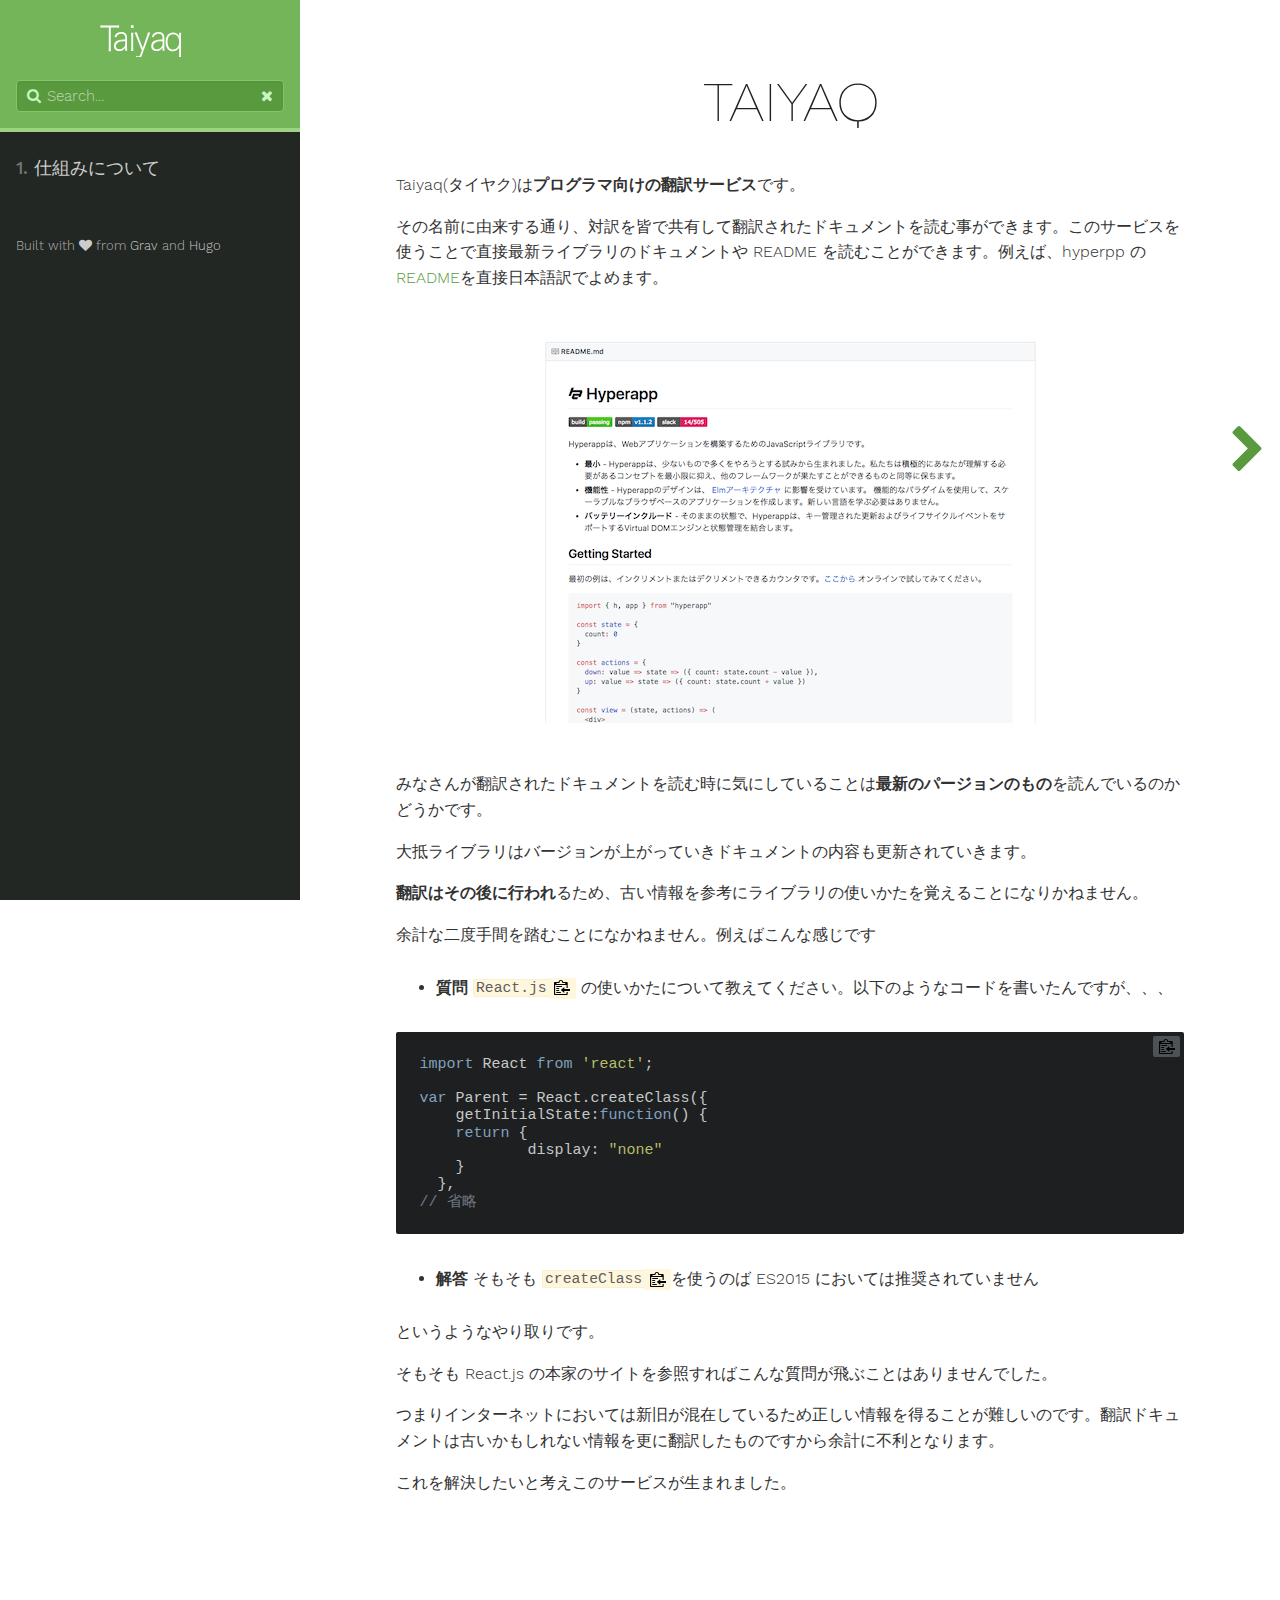
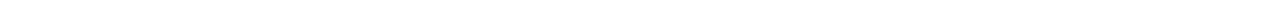
==== index.html @ 059cf65b "rebuilding site 2018年 2月15日 木曜日 17時40分44秒 JST" ====
<!DOCTYPE html>
<html lang="en" class="js csstransforms3d">
  <head>
    <meta charset="utf-8">
    <meta name="viewport" content="width=device-width, initial-scale=1, maximum-scale=1, user-scalable=no">
    <meta name="generator" content="Hugo 0.36" />
    <meta name="description" content="">


    <link rel="shortcut icon" href="/images/favicon.png" type="image/x-icon" />
<link rel="icon" href="/images/favicon.png" type="image/x-icon" />

    <title>Taiyaqとは :: Taiyaq</title>
    
    
    <link href="/css/nucleus.css?1518684044" rel="stylesheet">
    <link href="/css/font-awesome.min.css?1518684044" rel="stylesheet">
    <link href="/css/hybrid.css?1518684044" rel="stylesheet">
    <link href="/css/featherlight.min.css?1518684044" rel="stylesheet">
    <link href="/css/perfect-scrollbar.min.css?1518684044" rel="stylesheet">
    <link href="/css/auto-complete.css?1518684044" rel="stylesheet">
    <link href="/css/theme.css?1518684044" rel="stylesheet">
    <link href="/css/hugo-theme.css?1518684044" rel="stylesheet">
    
      <link href="/css/theme-green.css?1518684044" rel="stylesheet">
    

    <script src="/js/jquery-2.x.min.js?1518684044"></script>
    
    <style type="text/css">
      :root #header + #content > #left > #rlblock_left{ 
          display:none !important;
      }
      
    </style>
    
  </head>
  <body class="" data-url="/">
    <nav id="sidebar" class="">



  <div id="header-wrapper">
    <div id="header">
      <a id="logo" href="/">

  <svg width="100%" height="100%" viewBox="-15.5 -1.5 52 8" version="1.1" xmlns="http://www.w3.org/2000/svg" xmlns:xlink="http://www.w3.org/1999/xlink"
    xml:space="preserve" style="fill-rule:evenodd;clip-rule:evenodd;stroke-linejoin:round;stroke-miterlimit:1.41421;">
    <g>
      <path d="M2.88,0.726l0.965,0c0.304,0 0.464,0.014 0.655,0.047l0,-0.474c-0.191,0.034 -0.333,0.047 -0.655,0.047l-2.305,0c-0.309,0 -0.458,-0.013 -0.649,-0.047l0,0.474c0.191,-0.033 0.357,-0.047 0.649,-0.047l0.965,0l0,3.908c0,0.306 -0.012,0.506 -0.048,0.72l0.471,0c-0.036,-0.234 -0.048,-0.407 -0.048,-0.72l0,-3.908Z"
        style="fill:#fff;fill-rule:nonzero;" />
      <path d="M5.696,5.24l0.393,0c-0.035,-0.26 -0.047,-0.426 -0.047,-0.706l0,-1.894c0,-0.674 -0.399,-1.04 -1.138,-1.04c-0.429,0 -0.774,0.133 -1.006,0.386c-0.125,0.14 -0.197,0.267 -0.292,0.567l0.375,0.094c0.06,-0.201 0.101,-0.294 0.185,-0.394c0.167,-0.207 0.417,-0.307 0.762,-0.307c0.494,0 0.768,0.254 0.768,0.701l0,0.433c-0.679,0.02 -0.958,0.053 -1.298,0.147c-0.584,0.166 -0.893,0.546 -0.893,1.093c0,0.614 0.387,0.987 1.012,0.987c0.197,0 0.405,-0.047 0.602,-0.133c0.214,-0.094 0.333,-0.187 0.577,-0.44l0,0.506Zm0,-1.36c0,0.28 -0.035,0.407 -0.172,0.573c-0.233,0.301 -0.638,0.507 -0.977,0.507c-0.405,0 -0.667,-0.246 -0.667,-0.633c0,-0.32 0.149,-0.554 0.441,-0.7c0.268,-0.134 0.619,-0.187 1.375,-0.207l0,0.46Z"
        style="fill:#fff;fill-rule:nonzero;" />
      <path d="M6.798,0.299l0,0.541l0.5,0l0,-0.541l-0.5,0Zm0.024,1.474c0.03,0.233 0.042,0.42 0.042,0.72l0,2.094c0,0.253 -0.012,0.44 -0.042,0.72l0.452,0c-0.029,-0.26 -0.041,-0.433 -0.041,-0.72l0,-2.087c0,-0.32 0.012,-0.5 0.041,-0.727l-0.452,0Z"
        style="fill:#fff;fill-rule:nonzero;" />
      <path d="M8.905,5.18l-0.291,0.787c-0.102,0.26 -0.233,0.373 -0.435,0.373c-0.113,0 -0.185,-0.026 -0.351,-0.113l-0.126,0.42c0.209,0.047 0.34,0.067 0.465,0.067c0.381,0 0.619,-0.18 0.768,-0.58l1.322,-3.661c0.143,-0.38 0.239,-0.64 0.286,-0.773l-0.458,0c-0.03,0.18 -0.084,0.366 -0.191,0.693l-0.804,2.327l-0.899,-2.334c-0.095,-0.246 -0.167,-0.506 -0.197,-0.686l-0.494,0c0.071,0.146 0.071,0.146 0.322,0.773l1.083,2.707Z"
        style="fill:#fff;fill-rule:nonzero;" />
      <path d="M12.936,5.24l0.393,0c-0.035,-0.26 -0.047,-0.426 -0.047,-0.706l0,-1.894c0,-0.674 -0.399,-1.04 -1.138,-1.04c-0.428,0 -0.774,0.133 -1.006,0.386c-0.125,0.14 -0.197,0.267 -0.292,0.567l0.375,0.094c0.06,-0.201 0.102,-0.294 0.185,-0.394c0.167,-0.207 0.417,-0.307 0.762,-0.307c0.494,0 0.768,0.254 0.768,0.701l0,0.433c-0.678,0.02 -0.958,0.053 -1.298,0.147c-0.583,0.166 -0.893,0.546 -0.893,1.093c0,0.614 0.387,0.987 1.012,0.987c0.197,0 0.405,-0.047 0.602,-0.133c0.214,-0.094 0.333,-0.187 0.577,-0.44l0,0.506Zm0,-1.36c0,0.28 -0.035,0.407 -0.172,0.573c-0.233,0.301 -0.638,0.507 -0.977,0.507c-0.405,0 -0.667,-0.246 -0.667,-0.633c0,-0.32 0.149,-0.554 0.441,-0.7c0.268,-0.134 0.619,-0.187 1.375,-0.207l0,0.46Z"
        style="fill:#fff;fill-rule:nonzero;" />
      <path d="M16.157,5.994c0,0.28 -0.011,0.48 -0.041,0.72l0.44,0c-0.029,-0.247 -0.041,-0.447 -0.041,-0.714l0,-3.514c0,-0.306 0.012,-0.486 0.041,-0.733l-0.393,0l0,0.387c0,0.113 0.006,0.206 0.018,0.333c-0.238,-0.513 -0.655,-0.78 -1.215,-0.78c-0.881,0 -1.435,0.713 -1.435,1.834c0,1.127 0.554,1.827 1.435,1.827c0.542,0 0.965,-0.274 1.215,-0.774c-0.018,0.194 -0.024,0.334 -0.024,0.547l0,0.867Zm-2.245,-2.467c0,-0.927 0.405,-1.474 1.09,-1.474c0.709,0 1.155,0.56 1.155,1.454c0,0.906 -0.458,1.493 -1.173,1.493c-0.667,0 -1.072,-0.553 -1.072,-1.473Z"
        style="fill:#fff;fill-rule:nonzero;" />
    </g>
  </svg>
</a>
    </div>
    
        <div class="searchbox">
    <label for="search-by"><i class="fa fa-search"></i></label>
    <input data-search-input id="search-by" type="text" placeholder="Search...">
    <span data-search-clear=""><i class="fa fa-close"></i></span>
</div>

<script type="text/javascript" src="/js/lunr.min.js?1518684044"></script>
<script type="text/javascript" src="/js/auto-complete.js?1518684044"></script>
<script type="text/javascript">
    
        var baseurl = '\/';
    
</script>
<script type="text/javascript" src="/js/search.js?1518684044"></script>

    
  </div>

    <div class="highlightable">
    <ul class="topics">

        
          
          


 
  
    
    <li data-nav-id="/concept/" title="仕組みについて" class="dd-item 
        
        
        
        ">
      <a href="/concept/">
          <b>1. </b>仕組みについて
          
      </a>
      
              
    </li>
  
 

          
         
    </ul>

    
    

    
    <section id="footer">
      <p>Built with <a href="https://github.com/matcornic/hugo-theme-learn"><i class="fa fa-heart"></i></a> from <a href="http://getgrav.org">Grav</a> and <a href="http://gohugo.io/">Hugo</a></p>

    </section>
  </div>
</nav>





        <section id="body">
        <div id="overlay"></div>
        <div class="padding highlightable">
              

        
        <div id="body-inner">
          

        

<span id="sidebar-toggle-span">
<a href="#" id="sidebar-toggle" data-sidebar-toggle=""><i class="fa fa-bars"></i> navigation</a>
</span>

 


<h1 id="taiyaq">Taiyaq</h1>

<p>Taiyaq(タイヤク)は<strong>プログラマ向けの翻訳サービス</strong>です。</p>

<p>その名前に由来する通り、対訳を皆で共有して翻訳されたドキュメントを読む事ができます。このサービスを使うことで直接最新ライブラリのドキュメントや README を読むことができます。例えば、hyperpp の<a href="https://taiyaq.com/contents/PGg8jzP12zX8JtE7LALAdzvOAJ">README</a>を直接日本語訳でよめます。</p>

<p><img src="images/hyperapp_readme.png" alt="hyper_app_readme" /></p>

<p>みなさんが翻訳されたドキュメントを読む時に気にしていることは<strong>最新のパージョンのもの</strong>を読んでいるのかどうかです。</p>

<p>大抵ライブラリはバージョンが上がっていきドキュメントの内容も更新されていきます。</p>

<p><strong>翻訳はその後に行われ</strong>るため、古い情報を参考にライブラリの使いかたを覚えることになりかねません。</p>

<p>余計な二度手間を踏むことになかねません。例えばこんな感じです</p>

<ul>
<li><strong>質問</strong> <code>React.js</code> の使いかたについて教えてください。以下のようなコードを書いたんですが、、、</li>
</ul>

<pre><code class="language-js">import React from 'react';

var Parent = React.createClass({
    getInitialState:function() {
    return {
            display: &quot;none&quot;
    }
  },
// 省略
</code></pre>

<ul>
<li><strong>解答</strong> そもそも <code>createClass</code>を使うのば ES2015 においては推奨されていません</li>
</ul>

<p>というようなやり取りです。</p>

<p>そもそも React.js の本家のサイトを参照すればこんな質問が飛ぶことはありませんでした。</p>

<p>つまりインターネットにおいては新旧が混在しているため正しい情報を得ることが難しいのです。翻訳ドキュメントは古いかもしれない情報を更に翻訳したものですから余計に不利となります。</p>

<p>これを解決したいと考えこのサービスが生まれました。</p>
	
  
        
        </div> 
        

      </div>

    <div id="navigation">
        
        
        
        
            
            
                
                    
                    
                
                

                    
                    
                        
                    
                    

                    
                        
            
            
                
                    
                        
                        
                    
                
                

                    
                    
                    

                    
            
        
                    
            
        
        
        


        
        
            <a class="nav nav-next" href="/concept/" title="仕組みについて" style="margin-right: 0px;"><i class="fa fa-chevron-right"></i></a>
        
    </div>

    </section>
    
    <div style="left: -1000px; overflow: scroll; position: absolute; top: -1000px; border: none; box-sizing: content-box; height: 200px; margin: 0px; padding: 0px; width: 200px;">
      <div style="border: none; box-sizing: content-box; height: 200px; margin: 0px; padding: 0px; width: 200px;"></div>
    </div>
    <script src="/js/clipboard.min.js?1518684044"></script>
    <script src="/js/perfect-scrollbar.min.js?1518684044"></script>
    <script src="/js/perfect-scrollbar.jquery.min.js?1518684044"></script>
    <script src="/js/jquery.sticky.js?1518684044"></script>
    <script src="/js/featherlight.min.js?1518684044"></script>
    <script src="/js/html5shiv-printshiv.min.js?1518684044"></script>
    <script src="/js/highlight.pack.js?1518684044"></script>
    <script>hljs.initHighlightingOnLoad();</script>
    <script src="/js/modernizr.custom.71422.js?1518684044"></script>
    <script src="/js/learn.js?1518684044"></script>
    <script src="/js/hugo-learn.js?1518684044"></script>

    <link href="/mermaid/mermaid.css?1518684044" type="text/css" rel="stylesheet" />
    <script src="/mermaid/mermaid.js?1518684044"></script>
    <script>
        mermaid.initialize({ startOnLoad: true });
    </script>
    

  </body>
</html>
---- css/nucleus.css ----
*, *::before, *::after {
  -webkit-box-sizing: border-box;
  -moz-box-sizing: border-box;
  box-sizing: border-box; }

@-webkit-viewport {
  width: device-width; }
@-moz-viewport {
  width: device-width; }
@-ms-viewport {
  width: device-width; }
@-o-viewport {
  width: device-width; }
@viewport {
  width: device-width; }
html {
  font-size: 100%;
  -ms-text-size-adjust: 100%;
  -webkit-text-size-adjust: 100%; }

body {
  margin: 0; }

article,
aside,
details,
figcaption,
figure,
footer,
header,
hgroup,
main,
nav,
section,
summary {
  display: block; }

audio,
canvas,
progress,
video {
  display: inline-block;
  vertical-align: baseline; }

audio:not([controls]) {
  display: none;
  height: 0; }

[hidden],
template {
  display: none; }

a {
  background: transparent;
  text-decoration: none; }

a:active,
a:hover {
  outline: 0; }

abbr[title] {
  border-bottom: 1px dotted; }

b,
strong {
  font-weight: bold; }

dfn {
  font-style: italic; }

mark {
  background: #FFFF27;
  color: #333; }

sub,
sup {
  font-size: 0.8rem;
  line-height: 0;
  position: relative;
  vertical-align: baseline; }

sup {
  top: -0.5em; }

sub {
  bottom: -0.25em; }

img {
  border: 0;
  max-width: 100%; }

svg:not(:root) {
  overflow: hidden; }

figure {
  margin: 1em 40px; }

hr {
  height: 0; }

pre {
  overflow: auto; }

button,
input,
optgroup,
select,
textarea {
  color: inherit;
  font: inherit;
  margin: 0; }

button {
  overflow: visible; }

button,
select {
  text-transform: none; }

button,
html input[type="button"],
input[type="reset"],
input[type="submit"] {
  -webkit-appearance: button;
  cursor: pointer; }

button[disabled],
html input[disabled] {
  cursor: default; }

button::-moz-focus-inner,
input::-moz-focus-inner {
  border: 0;
  padding: 0; }

input {
  line-height: normal; }

input[type="checkbox"],
input[type="radio"] {
  padding: 0; }

input[type="number"]::-webkit-inner-spin-button,
input[type="number"]::-webkit-outer-spin-button {
  height: auto; }

input[type="search"] {
  -webkit-appearance: textfield; }

input[type="search"]::-webkit-search-cancel-button,
input[type="search"]::-webkit-search-decoration {
  -webkit-appearance: none; }

legend {
  border: 0;
  padding: 0; }

textarea {
  overflow: auto; }

optgroup {
  font-weight: bold; }

table {
  border-collapse: collapse;
  border-spacing: 0;
  table-layout: fixed;
  width: 100%; }

tr, td, th {
  vertical-align: middle; }

th, td {
  padding: 0.425rem 0; }

th {
  text-align: left; }

.container {
  width: 75em;
  margin: 0 auto;
  padding: 0; }
  @media only all and (min-width: 60em) and (max-width: 74.938em) {
    .container {
      width: 60em; } }
  @media only all and (min-width: 48em) and (max-width: 59.938em) {
    .container {
      width: 48em; } }
  @media only all and (min-width: 30.063em) and (max-width: 47.938em) {
    .container {
      width: 30em; } }
  @media only all and (max-width: 30em) {
    .container {
      width: 100%; } }

.grid {
  display: -webkit-box;
  display: -moz-box;
  display: box;
  display: -webkit-flex;
  display: -moz-flex;
  display: -ms-flexbox;
  display: flex;
  -webkit-flex-flow: row;
  -moz-flex-flow: row;
  flex-flow: row;
  list-style: none;
  margin: 0;
  padding: 0; }
  @media only all and (max-width: 47.938em) {
    .grid {
      -webkit-flex-flow: row wrap;
      -moz-flex-flow: row wrap;
      flex-flow: row wrap; } }

.block {
  -webkit-box-flex: 1;
  -moz-box-flex: 1;
  box-flex: 1;
  -webkit-flex: 1;
  -moz-flex: 1;
  -ms-flex: 1;
  flex: 1;
  min-width: 0;
  min-height: 0; }
  @media only all and (max-width: 47.938em) {
    .block {
      -webkit-box-flex: 0;
      -moz-box-flex: 0;
      box-flex: 0;
      -webkit-flex: 0 100%;
      -moz-flex: 0 100%;
      -ms-flex: 0 100%;
      flex: 0 100%; } }

.content {
  margin: 0.625rem;
  padding: 0.938rem; }

@media only all and (max-width: 47.938em) {
  body [class*="size-"] {
    -webkit-box-flex: 0;
    -moz-box-flex: 0;
    box-flex: 0;
    -webkit-flex: 0 100%;
    -moz-flex: 0 100%;
    -ms-flex: 0 100%;
    flex: 0 100%; } }

.size-1-2 {
  -webkit-box-flex: 0;
  -moz-box-flex: 0;
  box-flex: 0;
  -webkit-flex: 0 50%;
  -moz-flex: 0 50%;
  -ms-flex: 0 50%;
  flex: 0 50%; }

.size-1-3 {
  -webkit-box-flex: 0;
  -moz-box-flex: 0;
  box-flex: 0;
  -webkit-flex: 0 33.33333%;
  -moz-flex: 0 33.33333%;
  -ms-flex: 0 33.33333%;
  flex: 0 33.33333%; }

.size-1-4 {
  -webkit-box-flex: 0;
  -moz-box-flex: 0;
  box-flex: 0;
  -webkit-flex: 0 25%;
  -moz-flex: 0 25%;
  -ms-flex: 0 25%;
  flex: 0 25%; }

.size-1-5 {
  -webkit-box-flex: 0;
  -moz-box-flex: 0;
  box-flex: 0;
  -webkit-flex: 0 20%;
  -moz-flex: 0 20%;
  -ms-flex: 0 20%;
  flex: 0 20%; }

.size-1-6 {
  -webkit-box-flex: 0;
  -moz-box-flex: 0;
  box-flex: 0;
  -webkit-flex: 0 16.66667%;
  -moz-flex: 0 16.66667%;
  -ms-flex: 0 16.66667%;
  flex: 0 16.66667%; }

.size-1-7 {
  -webkit-box-flex: 0;
  -moz-box-flex: 0;
  box-flex: 0;
  -webkit-flex: 0 14.28571%;
  -moz-flex: 0 14.28571%;
  -ms-flex: 0 14.28571%;
  flex: 0 14.28571%; }

.size-1-8 {
  -webkit-box-flex: 0;
  -moz-box-flex: 0;
  box-flex: 0;
  -webkit-flex: 0 12.5%;
  -moz-flex: 0 12.5%;
  -ms-flex: 0 12.5%;
  flex: 0 12.5%; }

.size-1-9 {
  -webkit-box-flex: 0;
  -moz-box-flex: 0;
  box-flex: 0;
  -webkit-flex: 0 11.11111%;
  -moz-flex: 0 11.11111%;
  -ms-flex: 0 11.11111%;
  flex: 0 11.11111%; }

.size-1-10 {
  -webkit-box-flex: 0;
  -moz-box-flex: 0;
  box-flex: 0;
  -webkit-flex: 0 10%;
  -moz-flex: 0 10%;
  -ms-flex: 0 10%;
  flex: 0 10%; }

.size-1-11 {
  -webkit-box-flex: 0;
  -moz-box-flex: 0;
  box-flex: 0;
  -webkit-flex: 0 9.09091%;
  -moz-flex: 0 9.09091%;
  -ms-flex: 0 9.09091%;
  flex: 0 9.09091%; }

.size-1-12 {
  -webkit-box-flex: 0;
  -moz-box-flex: 0;
  box-flex: 0;
  -webkit-flex: 0 8.33333%;
  -moz-flex: 0 8.33333%;
  -ms-flex: 0 8.33333%;
  flex: 0 8.33333%; }

@media only all and (min-width: 48em) and (max-width: 59.938em) {
  .size-tablet-1-2 {
    -webkit-box-flex: 0;
    -moz-box-flex: 0;
    box-flex: 0;
    -webkit-flex: 0 50%;
    -moz-flex: 0 50%;
    -ms-flex: 0 50%;
    flex: 0 50%; }

  .size-tablet-1-3 {
    -webkit-box-flex: 0;
    -moz-box-flex: 0;
    box-flex: 0;
    -webkit-flex: 0 33.33333%;
    -moz-flex: 0 33.33333%;
    -ms-flex: 0 33.33333%;
    flex: 0 33.33333%; }

  .size-tablet-1-4 {
    -webkit-box-flex: 0;
    -moz-box-flex: 0;
    box-flex: 0;
    -webkit-flex: 0 25%;
    -moz-flex: 0 25%;
    -ms-flex: 0 25%;
    flex: 0 25%; }

  .size-tablet-1-5 {
    -webkit-box-flex: 0;
    -moz-box-flex: 0;
    box-flex: 0;
    -webkit-flex: 0 20%;
    -moz-flex: 0 20%;
    -ms-flex: 0 20%;
    flex: 0 20%; }

  .size-tablet-1-6 {
    -webkit-box-flex: 0;
    -moz-box-flex: 0;
    box-flex: 0;
    -webkit-flex: 0 16.66667%;
    -moz-flex: 0 16.66667%;
    -ms-flex: 0 16.66667%;
    flex: 0 16.66667%; }

  .size-tablet-1-7 {
    -webkit-box-flex: 0;
    -moz-box-flex: 0;
    box-flex: 0;
    -webkit-flex: 0 14.28571%;
    -moz-flex: 0 14.28571%;
    -ms-flex: 0 14.28571%;
    flex: 0 14.28571%; }

  .size-tablet-1-8 {
    -webkit-box-flex: 0;
    -moz-box-flex: 0;
    box-flex: 0;
    -webkit-flex: 0 12.5%;
    -moz-flex: 0 12.5%;
    -ms-flex: 0 12.5%;
    flex: 0 12.5%; }

  .size-tablet-1-9 {
    -webkit-box-flex: 0;
    -moz-box-flex: 0;
    box-flex: 0;
    -webkit-flex: 0 11.11111%;
    -moz-flex: 0 11.11111%;
    -ms-flex: 0 11.11111%;
    flex: 0 11.11111%; }

  .size-tablet-1-10 {
    -webkit-box-flex: 0;
    -moz-box-flex: 0;
    box-flex: 0;
    -webkit-flex: 0 10%;
    -moz-flex: 0 10%;
    -ms-flex: 0 10%;
    flex: 0 10%; }

  .size-tablet-1-11 {
    -webkit-box-flex: 0;
    -moz-box-flex: 0;
    box-flex: 0;
    -webkit-flex: 0 9.09091%;
    -moz-flex: 0 9.09091%;
    -ms-flex: 0 9.09091%;
    flex: 0 9.09091%; }

  .size-tablet-1-12 {
    -webkit-box-flex: 0;
    -moz-box-flex: 0;
    box-flex: 0;
    -webkit-flex: 0 8.33333%;
    -moz-flex: 0 8.33333%;
    -ms-flex: 0 8.33333%;
    flex: 0 8.33333%; } }
@media only all and (max-width: 47.938em) {
  @supports not (flex-wrap: wrap) {
    .grid {
      display: block;
      -webkit-box-lines: inherit;
      -moz-box-lines: inherit;
      box-lines: inherit;
      -webkit-flex-wrap: inherit;
      -moz-flex-wrap: inherit;
      -ms-flex-wrap: inherit;
      flex-wrap: inherit; }

    .block {
      display: block;
      -webkit-box-flex: inherit;
      -moz-box-flex: inherit;
      box-flex: inherit;
      -webkit-flex: inherit;
      -moz-flex: inherit;
      -ms-flex: inherit;
      flex: inherit; } } }
.first-block {
  -webkit-box-ordinal-group: 0;
  -webkit-order: -1;
  -ms-flex-order: -1;
  order: -1; }

.last-block {
  -webkit-box-ordinal-group: 2;
  -webkit-order: 1;
  -ms-flex-order: 1;
  order: 1; }

.fixed-blocks {
  -webkit-flex-flow: row wrap;
  -moz-flex-flow: row wrap;
  flex-flow: row wrap; }
  .fixed-blocks .block {
    -webkit-box-flex: inherit;
    -moz-box-flex: inherit;
    box-flex: inherit;
    -webkit-flex: inherit;
    -moz-flex: inherit;
    -ms-flex: inherit;
    flex: inherit;
    width: 25%; }
    @media only all and (min-width: 60em) and (max-width: 74.938em) {
      .fixed-blocks .block {
        width: 33.33333%; } }
    @media only all and (min-width: 48em) and (max-width: 59.938em) {
      .fixed-blocks .block {
        width: 50%; } }
    @media only all and (max-width: 47.938em) {
      .fixed-blocks .block {
        width: 100%; } }

body {
  font-size: 1.05rem;
  line-height: 1.7; }

h1, h2, h3, h4, h5, h6 {
  margin: 0.85rem 0 1.7rem 0;
  text-rendering: optimizeLegibility; }

h1 {
  font-size: 3.25rem; }

h2 {
  font-size: 2.55rem; }

h3 {
  font-size: 2.15rem; }

h4 {
  font-size: 1.8rem; }

h5 {
  font-size: 1.4rem; }

h6 {
  font-size: 0.9rem; }

p {
  margin: 1.7rem 0; }

ul, ol {
  margin-top: 1.7rem;
  margin-bottom: 1.7rem; }
  ul ul, ul ol, ol ul, ol ol {
    margin-top: 0;
    margin-bottom: 0; }

blockquote {
  margin: 1.7rem 0;
  padding-left: 0.85rem; }

cite {
  display: block;
  font-size: 0.925rem; }
  cite:before {
    content: "\2014 \0020"; }

pre {
  margin: 1.7rem 0;
  padding: 0.938rem; }

code {
  vertical-align: bottom; }

small {
  font-size: 0.925rem; }

hr {
  border-left: none;
  border-right: none;
  border-top: none;
  margin: 1.7rem 0; }

fieldset {
  border: 0;
  padding: 0.938rem;
  margin: 0 0 1.7rem 0; }

input,
label,
select {
  display: block; }

label {
  margin-bottom: 0.425rem; }
  label.required:after {
    content: "*"; }
  label abbr {
    display: none; }

textarea, input[type="email"], input[type="number"], input[type="password"], input[type="search"], input[type="tel"], input[type="text"], input[type="url"], input[type="color"], input[type="date"], input[type="datetime"], input[type="datetime-local"], input[type="month"], input[type="time"], input[type="week"], select[multiple=multiple] {
  -webkit-transition: border-color;
  -moz-transition: border-color;
  transition: border-color;
  border-radius: 0.1875rem;
  margin-bottom: 0.85rem;
  padding: 0.425rem 0.425rem;
  width: 100%; }
  textarea:focus, input[type="email"]:focus, input[type="number"]:focus, input[type="password"]:focus, input[type="search"]:focus, input[type="tel"]:focus, input[type="text"]:focus, input[type="url"]:focus, input[type="color"]:focus, input[type="date"]:focus, input[type="datetime"]:focus, input[type="datetime-local"]:focus, input[type="month"]:focus, input[type="time"]:focus, input[type="week"]:focus, select[multiple=multiple]:focus {
    outline: none; }

textarea {
  resize: vertical; }

input[type="checkbox"], input[type="radio"] {
  display: inline;
  margin-right: 0.425rem; }

input[type="file"] {
  width: 100%; }

select {
  width: auto;
  max-width: 100%;
  margin-bottom: 1.7rem; }

button,
input[type="submit"] {
  cursor: pointer;
  user-select: none;
  vertical-align: middle;
  white-space: nowrap;
  border: inherit; }

/*# sourceMappingURL=nucleus.css.map */
---- css/hybrid.css ----
/*

vim-hybrid theme by w0ng (https://github.com/w0ng/vim-hybrid)

*/

/*background color*/
.hljs {
  display: block;
  overflow-x: auto;
  padding: 0.5em;
  background: #1d1f21;
}

/*selection color*/
.hljs::selection,
.hljs span::selection {
  background: #373b41;
}

.hljs::-moz-selection,
.hljs span::-moz-selection {
  background: #373b41;
}

/*foreground color*/
.hljs {
  color: #c5c8c6;
}

/*color: fg_yellow*/
.hljs-title,
.hljs-name {
  color: #f0c674;
}

/*color: fg_comment*/
.hljs-comment,
.hljs-meta,
.hljs-meta .hljs-keyword {
  color: #707880;
}

/*color: fg_red*/
.hljs-number,
.hljs-symbol,
.hljs-literal,
.hljs-deletion,
.hljs-link {
 color: #cc6666
}

/*color: fg_green*/
.hljs-string,
.hljs-doctag,
.hljs-addition,
.hljs-regexp,
.hljs-selector-attr,
.hljs-selector-pseudo {
  color: #b5bd68;
}

/*color: fg_purple*/
.hljs-attribute,
.hljs-code,
.hljs-selector-id {
 color: #b294bb;
}

/*color: fg_blue*/
.hljs-keyword,
.hljs-selector-tag,
.hljs-bullet,
.hljs-tag {
 color: #81a2be;
}

/*color: fg_aqua*/
.hljs-subst,
.hljs-variable,
.hljs-template-tag,
.hljs-template-variable {
  color: #8abeb7;
}

/*color: fg_orange*/
.hljs-type,
.hljs-built_in,
.hljs-builtin-name,
.hljs-quote,
.hljs-section,
.hljs-selector-class {
  color: #de935f;
}

.hljs-emphasis {
  font-style: italic;
}

.hljs-strong {
  font-weight: bold;
}
---- css/featherlight.min.css ----
/**
 * Featherlight - ultra slim jQuery lightbox
 * Version 1.2.3 - http://noelboss.github.io/featherlight/
 *
 * Copyright 2015, Noël Raoul Bossart (http://www.noelboss.com)
 * MIT Licensed.
**/
@media all{.featherlight{display:none;position:fixed;top:0;right:0;bottom:0;left:0;z-index:2147483647;text-align:center;white-space:nowrap;cursor:pointer;background:#333;background:rgba(0,0,0,0)}.featherlight:last-of-type{background:rgba(0,0,0,.8)}.featherlight:before{content:'';display:inline-block;height:100%;vertical-align:middle;margin-right:-.25em}.featherlight .featherlight-content{position:relative;text-align:left;vertical-align:middle;display:inline-block;overflow:auto;padding:25px 25px 0;border-bottom:25px solid transparent;min-width:30%;margin-left:5%;margin-right:5%;max-height:95%;background:#fff;cursor:auto;white-space:normal}.featherlight .featherlight-inner{display:block}.featherlight .featherlight-close-icon{position:absolute;z-index:9999;top:0;right:0;line-height:25px;width:25px;cursor:pointer;text-align:center;font:Arial,sans-serif;background:#fff;background:rgba(255,255,255,.3);color:#000}.featherlight .featherlight-image{width:100%}.featherlight-iframe .featherlight-content{border-bottom:0;padding:0}.featherlight iframe{border:0}}@media only screen and (max-width:1024px){.featherlight .featherlight-content{margin-left:10px;margin-right:10px;max-height:98%;padding:10px 10px 0;border-bottom:10px solid transparent}}
---- css/auto-complete.css ----
.autocomplete-suggestions {
    text-align: left;
    cursor: default;
    border: 1px solid #ccc;
    border-top: 0;
    background: #fff;
    box-shadow: -1px 1px 3px rgba(0,0,0,.1);

    /* core styles should not be changed */
    position: absolute;
    display: none;
    z-index: 9999;
    max-height: 254px;
    overflow: hidden;
    overflow-y: auto;
    box-sizing: border-box;
    
}
.autocomplete-suggestion {
    position: relative;
    cursor: pointer;
    padding: 7px;
    line-height: 23px;
    white-space: nowrap;
    overflow: hidden;
    text-overflow: ellipsis;
    color: #333;
}

.autocomplete-suggestion b {
    font-weight: normal;
    color: #1f8dd6;
}

.autocomplete-suggestion.selected {
    background: #333;
    color: #fff;
}

.autocomplete-suggestion:hover {
    background: #444;
    color: #fff;
}

.autocomplete-suggestion > .context {
    font-size: 12px;
}
---- css/theme.css ----
@charset "UTF-8";
#top-github-link, #body #breadcrumbs {
    position: relative;
    top: 50%;
    -webkit-transform: translateY(-50%);
    -moz-transform: translateY(-50%);
    -o-transform: translateY(-50%);
    -ms-transform: translateY(-50%);
    transform: translateY(-50%);
}
.button, .button-secondary {
    display: inline-block;
    padding: 7px 12px;
}
.button:active, .button-secondary:active {
    margin: 2px 0 -2px 0;
}
@font-face {
    font-family: 'Novacento Sans Wide';
    src: url("../fonts/Novecentosanswide-UltraLight-webfont.eot");
    src: url("../fonts/Novecentosanswide-UltraLight-webfont.eot?#iefix") format("embedded-opentype"), url("../fonts/Novecentosanswide-UltraLight-webfont.woff2") format("woff2"), url("../fonts/Novecentosanswide-UltraLight-webfont.woff") format("woff"), url("../fonts/Novecentosanswide-UltraLight-webfont.ttf") format("truetype"), url("../fonts/Novecentosanswide-UltraLight-webfont.svg#novecento_sans_wideultralight") format("svg");
    font-style: normal;
    font-weight: 200;
}
@font-face {
    font-family: 'Work Sans';
    font-style: normal;
    font-weight: 300;
    src: url("../fonts/Work_Sans_300.eot?#iefix") format("embedded-opentype"), url("../fonts/Work_Sans_300.woff") format("woff"), url("../fonts/Work_Sans_300.woff2") format("woff2"), url("../fonts/Work_Sans_300.svg#WorkSans") format("svg"), url("../fonts/Work_Sans_300.ttf") format("truetype");
}
@font-face {
    font-family: 'Work Sans';
    font-style: normal;
    font-weight: 500;
    src: url("../fonts/Work_Sans_500.eot?#iefix") format("embedded-opentype"), url("../fonts/Work_Sans_500.woff") format("woff"), url("../fonts/Work_Sans_500.woff2") format("woff2"), url("../fonts/Work_Sans_500.svg#WorkSans") format("svg"), url("../fonts/Work_Sans_500.ttf") format("truetype");
}
body {
    background: #fff;
    color: #777;
}
body #chapter h1 {
    font-size: 3.5rem;
}
@media only all and (min-width: 48em) and (max-width: 59.938em) {
    body #chapter h1 {
        font-size: 3rem;
    }
}
@media only all and (max-width: 47.938em) {
    body #chapter h1 {
        font-size: 2rem;
    }
}
a {
    color: #00bdf3;
}
a:hover {
    color: #0082a7;
}
pre {
    position: relative;
    color: #ffffff;
}
.bg {
    background: #fff;
    border: 1px solid #eaeaea;
}
b, strong, label, th {
    font-weight: 600;
}
.default-animation, #header #logo-svg, #header #logo-svg path, #sidebar, #sidebar ul, #body, #body .padding, #body .nav {
    -webkit-transition: all 0.5s ease;
    -moz-transition: all 0.5s ease;
    transition: all 0.5s ease;
}
#grav-logo {
    max-width: 60%;
}
#grav-logo path {
    fill: #fff !important;
}
#sidebar {
    font-weight: 300 !important;
}
fieldset {
    border: 1px solid #ddd;
}
textarea, input[type="email"], input[type="number"], input[type="password"], input[type="search"], input[type="tel"], input[type="text"], input[type="url"], input[type="color"], input[type="date"], input[type="datetime"], input[type="datetime-local"], input[type="month"], input[type="time"], input[type="week"], select[multiple=multiple] {
    background-color: white;
    border: 1px solid #ddd;
    box-shadow: inset 0 1px 3px rgba(0, 0, 0, 0.06);
}
textarea:hover, input[type="email"]:hover, input[type="number"]:hover, input[type="password"]:hover, input[type="search"]:hover, input[type="tel"]:hover, input[type="text"]:hover, input[type="url"]:hover, input[type="color"]:hover, input[type="date"]:hover, input[type="datetime"]:hover, input[type="datetime-local"]:hover, input[type="month"]:hover, input[type="time"]:hover, input[type="week"]:hover, select[multiple=multiple]:hover {
    border-color: #c4c4c4;
}
textarea:focus, input[type="email"]:focus, input[type="number"]:focus, input[type="password"]:focus, input[type="search"]:focus, input[type="tel"]:focus, input[type="text"]:focus, input[type="url"]:focus, input[type="color"]:focus, input[type="date"]:focus, input[type="datetime"]:focus, input[type="datetime-local"]:focus, input[type="month"]:focus, input[type="time"]:focus, input[type="week"]:focus, select[multiple=multiple]:focus {
    border-color: #00bdf3;
    box-shadow: inset 0 1px 3px rgba(0,0,0,.06),0 0 5px rgba(0,169,218,.7)
}
#header-wrapper {
    background: #8451a1;
    color: #fff;
    text-align: center;
    border-bottom: 4px solid #9c6fb6;
    padding: 1rem;
}
#header a {
    display: inline-block;
}
#header #logo-svg {
    width: 8rem;
    height: 2rem;
}
#header #logo-svg path {
    fill: #fff;
}
.searchbox {
    margin-top: 1rem;
    position: relative;
    border: 1px solid #915eae;
    background: #764890;
    border-radius: 4px;
}
.searchbox label {
    color: rgba(255, 255, 255, 0.8);
    position: absolute;
    left: 10px;
    top: 3px;
}
.searchbox span {
    color: rgba(255, 255, 255, 0.6);
    position: absolute;
    right: 10px;
    top: 3px;
    cursor: pointer;
}
.searchbox span:hover {
    color: rgba(255, 255, 255, 0.9);
}
.searchbox input {
    display: inline-block;
    color: #fff;
    width: 100%;
    height: 30px;
    background: transparent;
    border: 0;
    padding: 0 25px 0 30px;
    margin: 0;
    font-weight: 300;
}
.searchbox input::-webkit-input-placeholder {
    color: rgba(255, 255, 255, 0.6);
}
.searchbox input::-moz-placeholder {
    color: rgba(255, 255, 255, 0.6);
}
.searchbox input:-moz-placeholder {
    color: rgba(255, 255, 255, 0.6);
}
.searchbox input:-ms-input-placeholder {
    color: rgba(255, 255, 255, 0.6);
}
#sidebar-toggle-span {
    display: none;
}
@media only all and (max-width: 47.938em) {
    #sidebar-toggle-span {
        display: inline;
    }
}
#sidebar {
    background-color: #322A38;
    position: fixed;
    top: 0;
    width: 300px;
    bottom: 0;
    left: 0;
    font-weight: 400;
    font-size: 15px;
}
#sidebar a {
    color: #ccc;
}
#sidebar a:hover {
    color: #e6e6e6;
}
#sidebar a.subtitle {
    color: rgba(204, 204, 204, 0.6);
}
#sidebar hr {
    border-bottom: 1px solid #2a232f;
}
#sidebar a.padding {
    padding: 0 1rem;
}
#sidebar h5 {
    margin: 2rem 0 0;
    position: relative;
    line-height: 2;
}
#sidebar h5 a {
    display: block;
    margin-left: 0;
    margin-right: 0;
    padding-left: 1rem;
    padding-right: 1rem;
}
#sidebar h5 i {
    color: rgba(204, 204, 204, 0.6);
    position: absolute;
    right: 0.6rem;
    top: 0.7rem;
    font-size: 80%;
}
#sidebar h5.parent a {
    background: #201b24;
    color: #d9d9d9 !important;
}
#sidebar h5.active a {
    background: #fff;
    color: #777 !important;
}
#sidebar h5.active i {
    color: #777 !important;
}
#sidebar h5 + ul.topics {
    display: none;
    margin-top: 0;
}
#sidebar h5.parent + ul.topics, #sidebar h5.active + ul.topics {
    display: block;
}
#sidebar ul {
    list-style: none;
    padding: 0;
    margin: 0;
}
#sidebar ul.searched a {
    color: #999999;
}
#sidebar ul.searched .search-match a {
    color: #e6e6e6;
}
#sidebar ul.searched .search-match a:hover {
    color: white;
}
#sidebar ul.topics {
    margin: 0 1rem;
}
#sidebar ul.topics.searched ul {
    display: block;
}
#sidebar ul.topics ul {
    display: none;
    padding-bottom: 1rem;
}
#sidebar ul.topics ul ul {
    padding-bottom: 0;
}
#sidebar ul.topics li.parent ul, #sidebar ul.topics > li.active ul {
    display: block;
}
#sidebar ul.topics > li > a {
    line-height: 2rem;
    font-size: 1.1rem;
}
#sidebar ul.topics > li > a b {
    opacity: 0.5;
    font-weight: normal;
}
#sidebar ul.topics > li > a .fa {
    margin-top: 9px;
}
#sidebar ul.topics > li.parent, #sidebar ul.topics > li.active {
    background: #251f29;
    margin-left: -1rem;
    margin-right: -1rem;
    padding-left: 1rem;
    padding-right: 1rem;
}
#sidebar ul li.active > a {
    background: #fff;
    color: #777 !important;
    margin-left: -1rem;
    margin-right: -1rem;
    padding-left: 1rem;
    padding-right: 1rem;
}
#sidebar ul li {
    padding: 0;
}
#sidebar ul li.visited + span {
    margin-right: 16px;
}
#sidebar ul li a {
    display: block;
    padding: 2px 0;
}
#sidebar ul li a span {
    text-overflow: ellipsis;
    overflow: hidden;
    white-space: nowrap;
    display: block;
}
#sidebar ul li > a {
    padding: 4px 0;
}
#sidebar ul li.visited > a .read-icon {
    color: #9c6fb6;
    display: inline;
}
#sidebar ul li li {
    padding-left: 1rem;
    text-indent: 0.2rem;
}
#main {
    background: #f7f7f7;
    margin: 0 0 1.563rem 0;
}
#body {
    position: relative;
    margin-left: 300px;
    min-height: 100%;
}
#body img, #body .video-container {
    margin: 3rem auto;
    display: block;
    text-align: center;
}
#body img.border, #body .video-container.border {
    border: 2px solid #e6e6e6 !important;
    padding: 2px;
}
#body img.shadow, #body .video-container.shadow {
    box-shadow: 0 10px 30px rgba(0, 0, 0, 0.1);
}
#body img.inline {
    display: inline !important;
    margin: 0 !important;
    vertical-align: bottom;
}
#body .bordered {
    border: 1px solid #ccc;
}
#body .padding {
    padding: 3rem 6rem;
}
@media only all and (max-width: 59.938em) {
    #body .padding {
        position: static;
        padding: 15px 3rem;
    }
}
@media only all and (max-width: 47.938em) {
    #body .padding {
        padding: 5px 1rem;
    }
}
#body h1 + hr {
    margin-top: -1.7rem;
    margin-bottom: 3rem;
}
@media only all and (max-width: 59.938em) {
    #body #navigation {
        position: static;
        margin-right: 0 !important;
        width: 100%;
        display: table;
    }
}
#body .nav {
    position: fixed;
    top: 0;
    bottom: 0;
    width: 4rem;
    font-size: 50px;
    height: 100%;
    cursor: pointer;
    display: table;
    text-align: center;
}
#body .nav > i {
    display: table-cell;
    vertical-align: middle;
    text-align: center;
}
@media only all and (max-width: 59.938em) {
    #body .nav {
        display: table-cell;
        position: static;
        top: auto;
        width: 50%;
        text-align: center;
        height: 100px;
        line-height: 100px;
        padding-top: 0;
    }
    #body .nav > i {
        display: inline-block;
    }
}
#body .nav:hover {
    background: #F6F6F6;
}
#body .nav.nav-pref {
    left: 0;
}
#body .nav.nav-next {
    right: 0;
}
#body-inner {
    margin-bottom: 5rem;
}
#chapter {
    display: flex;
    align-items: center;
    justify-content: center;
    height: 100%;
    padding: 2rem 0;
}
#chapter #body-inner {
    padding-bottom: 3rem;
    max-width: 80%;
}
#chapter h3 {
    font-family: "Work Sans", "Helvetica", "Tahoma", "Geneva", "Arial", sans-serif;
    font-weight: 300;
    text-align: center;
}
#chapter h1 {
    font-size: 5rem;
    border-bottom: 4px solid #F0F2F4;
}
#chapter p {
    text-align: center;
    font-size: 1.2rem;
}
#footer {
    padding: 3rem 1rem;
    color: #b3b3b3;
    font-size: 13px;
}
#footer p {
    margin: 0;
}
body {
    font-family: "Work Sans", "Helvetica", "Tahoma", "Geneva", "Arial", sans-serif;
    font-weight: 300;
    line-height: 1.6;
    font-size: 18px !important;
}
h2, h3, h4, h5, h6 {
    font-family: "Work Sans", "Helvetica", "Tahoma", "Geneva", "Arial", sans-serif;
    text-rendering: optimizeLegibility;
    color: #5e5e5e;
    font-weight: 400;
    letter-spacing: -1px;
}
h1 {
    font-family: "Novacento Sans Wide", "Helvetica", "Tahoma", "Geneva", "Arial", sans-serif;
    text-align: center;
    text-transform: uppercase;
    color: #222;
    font-weight: 200;
}
blockquote {
    border-left: 10px solid #F0F2F4;
}
blockquote p {
    font-size: 1.1rem;
    color: #999;
}
blockquote cite {
    display: block;
    text-align: right;
    color: #666;
    font-size: 1.2rem;
}
div.notices {
    margin: 2rem 0;
    position: relative;
}
div.notices p {
    padding: 15px;
    display: block;
    font-size: 1rem;
    margin-top: 0rem;
    margin-bottom: 0rem;
    color: #666;
}
div.notices p:first-child:before {
    position: absolute;
    top: 2px;
    color: #fff;
    font-family: FontAwesome;
    content: '';
    left: 10px;
}
div.notices p:first-child:after {
    position: absolute;
    top: 2px;
    color: #fff;
    left: 2rem;
}
div.notices.info p {
    border-top: 30px solid #F0B37E;
    background: #FFF2DB;
}
div.notices.info p:first-child:after {
    content: 'Info';
}
div.notices.warning p {
    border-top: 30px solid rgba(217, 83, 79, 0.8);
    background: #FAE2E2;
}
div.notices.warning p:first-child:after {
    content: 'Warning';
}
div.notices.note p {
    border-top: 30px solid #6AB0DE;
    background: #E7F2FA;
}
div.notices.note p:first-child:after {
    content: 'Note';
}
div.notices.tip p {
    border-top: 30px solid rgba(92, 184, 92, 0.8);
    background: #E6F9E6;
}
div.notices.tip p:first-child:after {
    content: 'Tip';
}

/* attachments shortcode */

section.attachments {
    margin: 2rem 0;
    position: relative;
}

section.attachments label {
    font-weight: 400;
    padding-left: 0.5em;
    padding-top: 0.2em;
    padding-bottom: 0.2em;
    margin: 0;
}

section.attachments .attachments-files {
    padding: 15px;
    display: block;
    font-size: 1rem;
    margin-top: 0rem;
    margin-bottom: 0rem;
    color: #666;
}

section.attachments.orange label {
    color: #fff;
    background: #F0B37E;
}

section.attachments.orange .attachments-files {
    background: #FFF2DB;
}

section.attachments.green label {
    color: #fff;
    background: rgba(92, 184, 92, 0.8);
}

section.attachments.green .attachments-files {
    background: #E6F9E6;
}

section.attachments.blue label {
    color: #fff;
    background: #6AB0DE;
}

section.attachments.blue .attachments-files {
    background: #E7F2FA;
}

section.attachments.grey label {
    color: #fff;
    background: #505d65;
}

section.attachments.grey .attachments-files {
    background: #f4f4f4;
}

/* Children shortcode */

/* Children shortcode */
.children p {
    font-size: small;
    margin-top: 0px;
    padding-top: 0px;
    margin-bottom:  0px;
    padding-bottom: 0px;
}
.children-li p {
    font-size: small;
    font-style: italic;

}
.children-h2 p, .children-h3 p {
    font-size: small;
    margin-top: 0px;
    padding-top: 0px;
    margin-bottom:  0px;
    padding-bottom: 0px;
}
.children h3,.children h2 {
    margin-bottom: 0px;
    margin-top: 5px;
}

code, kbd, pre, samp {
    font-family: "Consolas", menlo, monospace;
    font-size: 92%;
}
code {
    border-radius: 2px;
    white-space: nowrap;
    color: #5e5e5e;
    background: #FFF7DD;
    border: 1px solid #fbf0cb;
    padding: 0px 2px;
}
code + .copy-to-clipboard {
    margin-left: -1px;
    border-left: 0 !important;
    font-size: inherit !important;
    vertical-align: middle;
    height: 21px;
    top: 0;
}
pre {
    padding: 1rem;
    margin: 2rem 0;
    background: #1d1f21;
    border: 0;
    border-radius: 2px;
    line-height: 1.15;
}
pre code {
    color: whitesmoke;
    background: inherit;
    white-space: inherit;
    border: 0;
    padding: 0;
    margin: 0;
    font-size: 15px;
}
hr {
    border-bottom: 4px solid #F0F2F4;
}
.page-title {
    margin-top: -25px;
    padding: 25px;
    float: left;
    clear: both;
    background: #9c6fb6;
    color: #fff;
}
#body a.anchor-link {
    color: #ccc;
}
#body a.anchor-link:hover {
    color: #9c6fb6;
}
#body-inner .tabs-wrapper.ui-theme-badges {
    background: #1d1f21;
}
#body-inner .tabs-wrapper.ui-theme-badges .tabs-nav li {
    font-size: 0.9rem;
    text-transform: uppercase;
}
#body-inner .tabs-wrapper.ui-theme-badges .tabs-nav li a {
    background: #35393c;
}
#body-inner .tabs-wrapper.ui-theme-badges .tabs-nav li.current a {
    background: #4d5257;
}
#body-inner pre {
    white-space: pre-wrap;
}
.tabs-wrapper pre {
    margin: 1rem 0;
    border: 0;
    padding: 0;
    background: inherit;
}
table {
    border: 1px solid #eaeaea;
    table-layout: auto;
}
th {
    background: #f7f7f7;
    padding: 0.5rem;
}
td {
    padding: 0.5rem;
    border: 1px solid #eaeaea;
}
.button {
    background: #9c6fb6;
    color: #fff;
    box-shadow: 0 3px 0 #00a5d4;
}
.button:hover {
    background: #00a5d4;
    box-shadow: 0 3px 0 #008db6;
    color: #fff;
}
.button:active {
    box-shadow: 0 1px 0 #008db6;
}
.button-secondary {
    background: #F8B450;
    color: #fff;
    box-shadow: 0 3px 0 #f7a733;
}
.button-secondary:hover {
    background: #f7a733;
    box-shadow: 0 3px 0 #f69b15;
    color: #fff;
}
.button-secondary:active {
    box-shadow: 0 1px 0 #f69b15;
}
.bullets {
    margin: 1.7rem 0;
    margin-left: -0.85rem;
    margin-right: -0.85rem;
    overflow: auto;
}
.bullet {
    float: left;
    padding: 0 0.85rem;
}
.two-column-bullet {
    width: 50%;
}
@media only all and (max-width: 47.938em) {
    .two-column-bullet {
        width: 100%;
    }
}
.three-column-bullet {
    width: 33.33333%;
}
@media only all and (max-width: 47.938em) {
    .three-column-bullet {
        width: 100%;
    }
}
.four-column-bullet {
    width: 25%;
}
@media only all and (max-width: 47.938em) {
    .four-column-bullet {
        width: 100%;
    }
}
.bullet-icon {
    float: left;
    background: #9c6fb6;
    padding: 0.875rem;
    width: 3.5rem;
    height: 3.5rem;
    border-radius: 50%;
    color: #fff;
    font-size: 1.75rem;
    text-align: center;
}
.bullet-icon-1 {
    background: #9c6fb6;
}
.bullet-icon-2 {
    background: #00f3d8;
}
.bullet-icon-3 {
    background: #e6f300;
}
.bullet-content {
    margin-left: 4.55rem;
}
.tooltipped {
    position: relative;
}
.tooltipped:after {
    position: absolute;
    z-index: 1000000;
    display: none;
    padding: 5px 8px;
    font: normal normal 11px/1.5 "Work Sans", "Helvetica", "Tahoma", "Geneva", "Arial", sans-serif;
    color: #fff;
    text-align: center;
    text-decoration: none;
    text-shadow: none;
    text-transform: none;
    letter-spacing: normal;
    word-wrap: break-word;
    white-space: pre;
    pointer-events: none;
    content: attr(aria-label);
    background: rgba(0, 0, 0, 0.8);
    border-radius: 3px;
    -webkit-font-smoothing: subpixel-antialiased;
}
.tooltipped:before {
    position: absolute;
    z-index: 1000001;
    display: none;
    width: 0;
    height: 0;
    color: rgba(0, 0, 0, 0.8);
    pointer-events: none;
    content: "";
    border: 5px solid transparent;
}
.tooltipped:hover:before, .tooltipped:hover:after, .tooltipped:active:before, .tooltipped:active:after, .tooltipped:focus:before, .tooltipped:focus:after {
    display: inline-block;
    text-decoration: none;
}
.tooltipped-s:after, .tooltipped-se:after, .tooltipped-sw:after {
    top: 100%;
    right: 50%;
    margin-top: 5px;
}
.tooltipped-s:before, .tooltipped-se:before, .tooltipped-sw:before {
    top: auto;
    right: 50%;
    bottom: -5px;
    margin-right: -5px;
    border-bottom-color: rgba(0, 0, 0, 0.8);
}
.tooltipped-se:after {
    right: auto;
    left: 50%;
    margin-left: -15px;
}
.tooltipped-sw:after {
    margin-right: -15px;
}
.tooltipped-n:after, .tooltipped-ne:after, .tooltipped-nw:after {
    right: 50%;
    bottom: 100%;
    margin-bottom: 5px;
}
.tooltipped-n:before, .tooltipped-ne:before, .tooltipped-nw:before {
    top: -5px;
    right: 50%;
    bottom: auto;
    margin-right: -5px;
    border-top-color: rgba(0, 0, 0, 0.8);
}
.tooltipped-ne:after {
    right: auto;
    left: 50%;
    margin-left: -15px;
}
.tooltipped-nw:after {
    margin-right: -15px;
}
.tooltipped-s:after, .tooltipped-n:after {
    transform: translateX(50%);
}
.tooltipped-w:after {
    right: 100%;
    bottom: 50%;
    margin-right: 5px;
    transform: translateY(50%);
}
.tooltipped-w:before {
    top: 50%;
    bottom: 50%;
    left: -5px;
    margin-top: -5px;
    border-left-color: rgba(0, 0, 0, 0.8);
}
.tooltipped-e:after {
    bottom: 50%;
    left: 100%;
    margin-left: 5px;
    transform: translateY(50%);
}
.tooltipped-e:before {
    top: 50%;
    right: -5px;
    bottom: 50%;
    margin-top: -5px;
    border-right-color: rgba(0, 0, 0, 0.8);
}
.highlightable {
    padding: 1rem 0 1rem;
    overflow: auto;
    position: relative;
}
.hljs::selection, .hljs span::selection {
    background: #b7b7b7;
}
.lightbox-active #body {
    overflow: visible;
}
.lightbox-active #body .padding {
    overflow: visible;
}
#github-contrib i {
    vertical-align: middle;
}
.featherlight img {
    margin: 0 !important;
}
.lifecycle #body-inner ul {
    list-style: none;
    margin: 0;
    padding: 2rem 0 0;
    position: relative;
}
.lifecycle #body-inner ol {
    margin: 1rem 0 1rem 0;
    padding: 2rem;
    position: relative;
}
.lifecycle #body-inner ol li {
    margin-left: 1rem;
}
.lifecycle #body-inner ol strong, .lifecycle #body-inner ol label, .lifecycle #body-inner ol th {
    text-decoration: underline;
}
.lifecycle #body-inner ol ol {
    margin-left: -1rem;
}
.lifecycle #body-inner h3[class*='level'] {
    font-size: 20px;
    position: absolute;
    margin: 0;
    padding: 4px 10px;
    right: 0;
    z-index: 1000;
    color: #fff;
    background: #1ABC9C;
}
.lifecycle #body-inner ol h3 {
    margin-top: 1rem !important;
    right: 2rem !important;
}
.lifecycle #body-inner .level-1 + ol {
    background: #f6fefc;
    border: 4px solid #1ABC9C;
    color: #16A085;
}
.lifecycle #body-inner .level-1 + ol h3 {
    background: #2ECC71;
}
.lifecycle #body-inner .level-2 + ol {
    background: #f7fdf9;
    border: 4px solid #2ECC71;
    color: #27AE60;
}
.lifecycle #body-inner .level-2 + ol h3 {
    background: #3498DB;
}
.lifecycle #body-inner .level-3 + ol {
    background: #f3f9fd;
    border: 4px solid #3498DB;
    color: #2980B9;
}
.lifecycle #body-inner .level-3 + ol h3 {
    background: #34495E;
}
.lifecycle #body-inner .level-4 + ol {
    background: #e4eaf0;
    border: 4px solid #34495E;
    color: #2C3E50;
}
.lifecycle #body-inner .level-4 + ol h3 {
    background: #34495E;
}
#top-bar {
    background: #F6F6F6;
    border-radius: 2px;
    padding: 0 1rem;
    height: 0;
    min-height: 3rem;
}
#top-github-link {
    position: relative;
    z-index: 1;
    float: right;
    display: block;
}
#body #breadcrumbs {
    height: auto;
    margin-bottom: 0;
    padding-left: 0;
    line-height: 1.4;
    overflow: hidden;
    white-space: nowrap;
    text-overflow: ellipsis;
    width: 70%;
    display: inline-block;
    float: left;
}
#body #breadcrumbs span {
    padding: 0 0.1rem;
}
@media only all and (max-width: 59.938em) {
    #sidebar {
        width: 230px;
    }
    #body {
        margin-left: 230px;
    }
}
@media only all and (max-width: 47.938em) {
    #sidebar {
        width: 230px;
        left: -230px;
    }
    #body {
        margin-left: 0;
        width: 100%;
    }
    .sidebar-hidden {
        overflow: hidden;
    }
    .sidebar-hidden #sidebar {
        left: 0;
    }
    .sidebar-hidden #body {
        margin-left: 230px;
        overflow: hidden;
    }
    .sidebar-hidden #overlay {
        position: absolute;
        left: 0;
        right: 0;
        top: 0;
        bottom: 0;
        z-index: 10;
        background: rgba(255, 255, 255, 0.5);
        cursor: pointer;
    }
}
.copy-to-clipboard {
    background-image: url(../images/clippy.svg);
    background-position: 50% 50%;
    background-size: 16px 16px;
    background-repeat: no-repeat;
    width: 27px;
    height: 1.45rem;
    top: -1px;
    display: inline-block;
    vertical-align: middle;
    position: relative;
    color: #5e5e5e;
    background-color: #FFF7DD;
    margin-left: -.2rem;
    cursor: pointer;
    border-radius: 0 2px 2px 0;
    margin-bottom: 1px;
}
.copy-to-clipboard:hover {
    background-color: #E8E2CD;
}
pre .copy-to-clipboard {
    position: absolute;
    right: 4px;
    top: 4px;
    background-color: #4d5257;
    color: #ccc;
    border-radius: 2px;
}
pre .copy-to-clipboard:hover {
    background-color: #656c72;
    color: #fff;
}
.parent-element {
    -webkit-transform-style: preserve-3d;
    -moz-transform-style: preserve-3d;
    transform-style: preserve-3d;
}

#sidebar ul.topics > li > a .read-icon {
    margin-top: 9px;
}

#sidebar ul {
    list-style: none;
    padding: 0;
    margin: 0;
}

#sidebar #shortcuts li {
    padding: 2px 0;
    list-style: none;
}

#sidebar ul li .read-icon {
    display: none;
    float: right;
    font-size: 13px;
    min-width: 16px;
    margin: 4px 0 0 0;
    text-align: right;
}
#sidebar ul li.visited > a .read-icon {
    color: #00bdf3;
    display: inline;
}

#sidebar #shortcuts h3 {
    font-family: "Novacento Sans Wide", "Helvetica", "Tahoma", "Geneva", "Arial", sans-serif;
    color: white ;
    margin-top:1rem;
    padding-left: 1rem;
}

#searchResults {
    text-align: left;
}

/*# sourceMappingURL=theme.css.map */
---- css/hugo-theme.css ----
/* Insert here special css for hugo theme, on top of any other imported css */


/* Table of contents */

.progress ul {
  list-style: none;
  margin: 0;
  padding: 0 5px;
}

#TableOfContents {
    font-size: 13px !important;
    max-height: 85vh;
    overflow: auto;
    padding: 15px !important;
}


#TableOfContents > ul > li > ul > li > ul li {
  margin-right: 8px;
}

#TableOfContents > ul > li > a   {
  font-weight: bold; padding: 0 18px; margin: 0 2px;
}

#TableOfContents > ul > li > ul > li > a {
  font-weight: bold;
}

#TableOfContents > ul > li > ul > li > ul > li > ul > li > ul > li  {
    display: none;
}

body {
    font-size: 16px !important;
    color: #323232 !important;
}

#body a.highlight, #body a.highlight:hover, #body a.highlight:focus {
    text-decoration: none;
    outline: none;
    outline: 0;
}
#body a.highlight {
    line-height: 1.1;
    display: inline-block;
}
#body a.highlight:after {
    display: block;
    content: "";
    height: 1px;
    width: 0%;
    background-color: #0082a7; /*#CE3B2F*/
    -webkit-transition: width 0.5s ease;
    -moz-transition: width 0.5s ease;
    -ms-transition: width 0.5s ease;
    transition: width 0.5s ease;
}
#body a.highlight:hover:after, #body a.highlight:focus:after {
    width: 100%;
}
.progress {
    position:absolute;
    background-color: rgba(246, 246, 246, 0.97);
    width: auto;
    border: thin solid #ECECEC;
    display:none;
    z-index:200;
}

#toc-menu {
  border-right: thin solid #DAD8D8 !important;
  padding-right: 1rem !important;
  margin-right: 0.5rem !important;
}

#sidebar-toggle-span {
  border-right: thin solid #DAD8D8 !important;
  padding-right: 0.5rem !important;
  margin-right: 1rem !important;
}

.btn {
  display: inline-block !important;
  padding: 6px 12px !important;
  margin-bottom: 0 !important;
  font-size: 14px !important;
  font-weight: normal !important;
  line-height: 1.42857143 !important;
  text-align: center !important;
  white-space: nowrap !important;
  vertical-align: middle !important;
  -ms-touch-action: manipulation !important;
      touch-action: manipulation !important;
  cursor: pointer !important;
  -webkit-user-select: none !important;
     -moz-user-select: none !important;
      -ms-user-select: none !important;
          user-select: none !important;
  background-image: none !important;
  border: 1px solid transparent !important;
  border-radius: 4px !important;
  -webkit-transition: all 0.15s !important;
     -moz-transition: all 0.15s !important;
          transition: all 0.15s !important;
}
.btn:focus {
  /*outline: thin dotted;
  outline: 5px auto -webkit-focus-ring-color;
  outline-offset: -2px;*/
  outline: none !important;
}
.btn:hover,
.btn:focus {
  color: #2b2b2b !important;
  text-decoration: none !important;
}

.btn-default {
  color: #333 !important;
  background-color: #fff !important;
  border-color: #ccc !important;
}
.btn-default:hover,
.btn-default:focus,
.btn-default:active {
  color: #fff !important;
  background-color: #9e9e9e !important;
  border-color: #9e9e9e !important;
}
.btn-default:active {
  background-image: none !important;
}

/* anchors */
.anchor {
  color: #00bdf3;
  font-size: 0.5em;
  cursor:pointer;
  visibility:hidden;
  margin-left: 0.5em;
    position: absolute;
    margin-top:0.1em;
}

h2:hover .anchor, h3:hover .anchor, h4:hover .anchor, h5:hover .anchor, h6:hover .anchor {
  visibility:visible;
}

/* Redfines headers style */

h2, h3, h4, h5, h6 {
  font-weight: 400;
  line-height: 1.1;
}

h1 a, h2 a, h3 a, h4 a, h5 a, h6 a {
  font-weight: inherit;
}

h2 {
  font-size: 2.5rem;
  line-height: 110% !important;
  margin: 2.5rem 0 1.5rem 0;
}

h3 {
  font-size: 2rem;
  line-height: 110% !important;
  margin: 2rem 0 1rem 0;
}

h4 {
  font-size: 1.5rem;
  line-height: 110% !important;
  margin: 1.5rem 0 0.75rem 0;
}

h5 {
  font-size: 1rem;
  line-height: 110% !important;
  margin: 1rem 0 0.2rem 0;
}

h6 {
  font-size: 0.5rem;
  line-height: 110% !important;
  margin: 0.5rem 0 0.2rem 0;
}

p {
    margin: 1rem 0;
}

figcaption h4 {
    font-weight: 300 !important;
    opacity: .85;
    font-size: 1em;
    text-align: center;
    margin-top: -1.5em;
}

.select-style {
    border: 0;
    width: 150px;
    border-radius: 0px;
    overflow: hidden;
    display: inline-flex;
}

.select-style svg {
    fill: #ccc;
    width: 14px;
    height: 14px;
    pointer-events: none;
    margin: auto;
}

.select-style svg:hover {
  fill: #e6e6e6;
}

.select-style select {
    padding: 0;
    width: 130%;
    border: none;
    box-shadow: none;
    background: transparent;
    background-image: none;
    -webkit-appearance: none;
    margin: auto;
    margin-left: 0px;
    margin-right: -20px;
}

.select-style select:focus {
    outline: none;
}

.select-style :hover {
    cursor:  pointer;
}

@media only all and (max-width: 47.938em) {
  #breadcrumbs .links, #top-github-link-text {
      display: none;
  }
}

.is-sticky #top-bar {
  box-shadow: -1px 2px 5px 1px rgba(0, 0, 0, 0.1); 
}
---- css/theme-green.css ----
:root{
    
    --MAIN-TEXT-color:#323232; /* Color of text by default */
    --MAIN-TITLES-TEXT-color: #5e5e5e; /* Color of titles h2-h3-h4-h5 */
    --MAIN-LINK-color:#599a3e; /* Color of links */
    --MAIN-LINK-HOVER-color:#3f6d2c; /* Color of hovered links */
    --MAIN-ANCHOR-color: #599a3e; /* color of anchors on titles */

    --MENU-HEADER-BG-color:#74b559; /* Background color of menu header */
    --MENU-HEADER-BORDER-color:#9cd484; /*Color of menu header border */ 
    
    --MENU-SEARCH-BG-color:#599a3e; /* Search field background color (by default borders + icons) */
    --MENU-SEARCH-BOX-color: #84c767; /* Override search field border color */
    --MENU-SEARCH-BOX-ICONS-color: #c7f7c4; /* Override search field icons color */

    --MENU-SECTIONS-ACTIVE-BG-color:#1b211c; /* Background color of the active section and its childs */
    --MENU-SECTIONS-BG-color:#222723; /* Background color of other sections */
    --MENU-SECTIONS-LINK-color: #ccc; /* Color of links in menu */
    --MENU-SECTIONS-LINK-HOVER-color: #e6e6e6;  /* Color of links in menu, when hovered */
    --MENU-SECTION-ACTIVE-CATEGORY-color: #777; /* Color of active category text */
    --MENU-SECTION-ACTIVE-CATEGORY-BG-color: #fff; /* Color of background for the active category (only) */

    --MENU-VISITED-color: #599a3e; /* Color of 'page visited' icons in menu */
    --MENU-SECTION-HR-color: #18211c; /* Color of <hr> separator in menu */
    
}

body {
    color: var(--MAIN-TEXT-color) !important;
}

textarea:focus, input[type="email"]:focus, input[type="number"]:focus, input[type="password"]:focus, input[type="search"]:focus, input[type="tel"]:focus, input[type="text"]:focus, input[type="url"]:focus, input[type="color"]:focus, input[type="date"]:focus, input[type="datetime"]:focus, input[type="datetime-local"]:focus, input[type="month"]:focus, input[type="time"]:focus, input[type="week"]:focus, select[multiple=multiple]:focus {
    border-color: none;
    box-shadow: none;
}

h2, h3, h4, h5 {
    color: var(--MAIN-TITLES-TEXT-color) !important;
}

a {
    color: var(--MAIN-LINK-color);
}

.anchor {
    color: var(--MAIN-ANCHOR-color);
}

a:hover {
    color: var(--MAIN-LINK-HOVER-color);
}

#sidebar ul li.visited > a .read-icon {
	color: var(--MENU-VISITED-color);
}

#body a.highlight:after {
    display: block;
    content: "";
    height: 1px;
    width: 0%;
    -webkit-transition: width 0.5s ease;
    -moz-transition: width 0.5s ease;
    -ms-transition: width 0.5s ease;
    transition: width 0.5s ease;
    background-color: var(--MAIN-LINK-HOVER-color);
}
#sidebar {
	background-color: var(--MENU-SECTIONS-BG-color);
}
#sidebar #header-wrapper {
    background: var(--MENU-HEADER-BG-color);
    color: var(--MENU-SEARCH-BOX-color);
    border-color: var(--MENU-HEADER-BORDER-color);
}
#sidebar .searchbox {
	border-color: var(--MENU-SEARCH-BOX-color);
    background: var(--MENU-SEARCH-BG-color);
}
#sidebar ul.topics > li.parent, #sidebar ul.topics > li.active {
    background: var(--MENU-SECTIONS-ACTIVE-BG-color);
}
#sidebar .searchbox * {
    color: var(--MENU-SEARCH-BOX-ICONS-color);
}

#sidebar a {
    color: var(--MENU-SECTIONS-LINK-color);
}

#sidebar a:hover {
    color: var(--MENU-SECTIONS-LINK-HOVER-color);
}

#sidebar ul li.active > a {
    background: var(--MENU-SECTION-ACTIVE-CATEGORY-BG-color);
    color: var(--MENU-SECTION-ACTIVE-CATEGORY-color) !important;
}

#sidebar hr {
    border-color: var(--MENU-SECTION-HR-color);
}
---- mermaid/mermaid.css ----
/* Flowchart variables */
/* Sequence Diagram variables */
/* Gantt chart variables */
.mermaid .label {
  color: #333;
}
.node rect,
.node circle,
.node ellipse,
.node polygon {
  fill: #ECECFF;
  stroke: #CCCCFF;
  stroke-width: 1px;
}
.edgePath .path {
  stroke: #333333;
}
.edgeLabel {
  background-color: #e8e8e8;
}
.cluster rect {
  fill: #ffffde !important;
  rx: 4 !important;
  stroke: #aaaa33 !important;
  stroke-width: 1px !important;
}
.cluster text {
  fill: #333;
}
.actor {
  stroke: #CCCCFF;
  fill: #ECECFF;
}
text.actor {
  fill: black;
  stroke: none;
}
.actor-line {
  stroke: grey;
}
.messageLine0 {
  stroke-width: 1.5;
  stroke-dasharray: "2 2";
  marker-end: "url(#arrowhead)";
  stroke: #333;
}
.messageLine1 {
  stroke-width: 1.5;
  stroke-dasharray: "2 2";
  stroke: #333;
}
#arrowhead {
  fill: #333;
}
#crosshead path {
  fill: #333 !important;
  stroke: #333 !important;
}
.messageText {
  fill: #333;
  stroke: none;
}
.labelBox {
  stroke: #CCCCFF;
  fill: #ECECFF;
}
.labelText {
  fill: black;
  stroke: none;
}
.loopText {
  fill: black;
  stroke: none;
}
.loopLine {
  stroke-width: 2;
  stroke-dasharray: "2 2";
  marker-end: "url(#arrowhead)";
  stroke: #CCCCFF;
}
.note {
  stroke: #aaaa33;
  fill: #fff5ad;
}
.noteText {
  fill: black;
  stroke: none;
  font-family: 'trebuchet ms', verdana, arial;
  font-size: 14px;
}
/** Section styling */
.section {
  stroke: none;
  opacity: 0.2;
}
.section0 {
  fill: rgba(102, 102, 255, 0.49);
}
.section2 {
  fill: #fff400;
}
.section1,
.section3 {
  fill: white;
  opacity: 0.2;
}
.sectionTitle0 {
  fill: #333;
}
.sectionTitle1 {
  fill: #333;
}
.sectionTitle2 {
  fill: #333;
}
.sectionTitle3 {
  fill: #333;
}
.sectionTitle {
  text-anchor: start;
  font-size: 11px;
  text-height: 14px;
}
/* Grid and axis */
.grid .tick {
  stroke: lightgrey;
  opacity: 0.3;
  shape-rendering: crispEdges;
}
.grid path {
  stroke-width: 0;
}
/* Today line */
.today {
  fill: none;
  stroke: red;
  stroke-width: 2px;
}
/* Task styling */
/* Default task */
.task {
  stroke-width: 2;
}
.taskText {
  text-anchor: middle;
  font-size: 11px;
}
.taskTextOutsideRight {
  fill: black;
  text-anchor: start;
  font-size: 11px;
}
.taskTextOutsideLeft {
  fill: black;
  text-anchor: end;
  font-size: 11px;
}
/* Specific task settings for the sections*/
.taskText0,
.taskText1,
.taskText2,
.taskText3 {
  fill: white;
}
.task0,
.task1,
.task2,
.task3 {
  fill: #8a90dd;
  stroke: #534fbc;
}
.taskTextOutside0,
.taskTextOutside2 {
  fill: black;
}
.taskTextOutside1,
.taskTextOutside3 {
  fill: black;
}
/* Active task */
.active0,
.active1,
.active2,
.active3 {
  fill: #bfc7ff;
  stroke: #534fbc;
}
.activeText0,
.activeText1,
.activeText2,
.activeText3 {
  fill: black !important;
}
/* Completed task */
.done0,
.done1,
.done2,
.done3 {
  stroke: grey;
  fill: lightgrey;
  stroke-width: 2;
}
.doneText0,
.doneText1,
.doneText2,
.doneText3 {
  fill: black !important;
}
/* Tasks on the critical line */
.crit0,
.crit1,
.crit2,
.crit3 {
  stroke: #ff8888;
  fill: red;
  stroke-width: 2;
}
.activeCrit0,
.activeCrit1,
.activeCrit2,
.activeCrit3 {
  stroke: #ff8888;
  fill: #bfc7ff;
  stroke-width: 2;
}
.doneCrit0,
.doneCrit1,
.doneCrit2,
.doneCrit3 {
  stroke: #ff8888;
  fill: lightgrey;
  stroke-width: 2;
  cursor: pointer;
  shape-rendering: crispEdges;
}
.doneCritText0,
.doneCritText1,
.doneCritText2,
.doneCritText3 {
  fill: black !important;
}
.activeCritText0,
.activeCritText1,
.activeCritText2,
.activeCritText3 {
  fill: black !important;
}
.titleText {
  text-anchor: middle;
  font-size: 18px;
  fill: black;
}
/*


*/
.node text {
  font-family: 'trebuchet ms', verdana, arial;
  font-size: 14px;
}
div.mermaidTooltip {
  position: absolute;
  text-align: center;
  max-width: 200px;
  padding: 2px;
  font-family: 'trebuchet ms', verdana, arial;
  font-size: 12px;
  background: #ffffde;
  border: 1px solid #aaaa33;
  border-radius: 2px;
  pointer-events: none;
  z-index: 100;
}
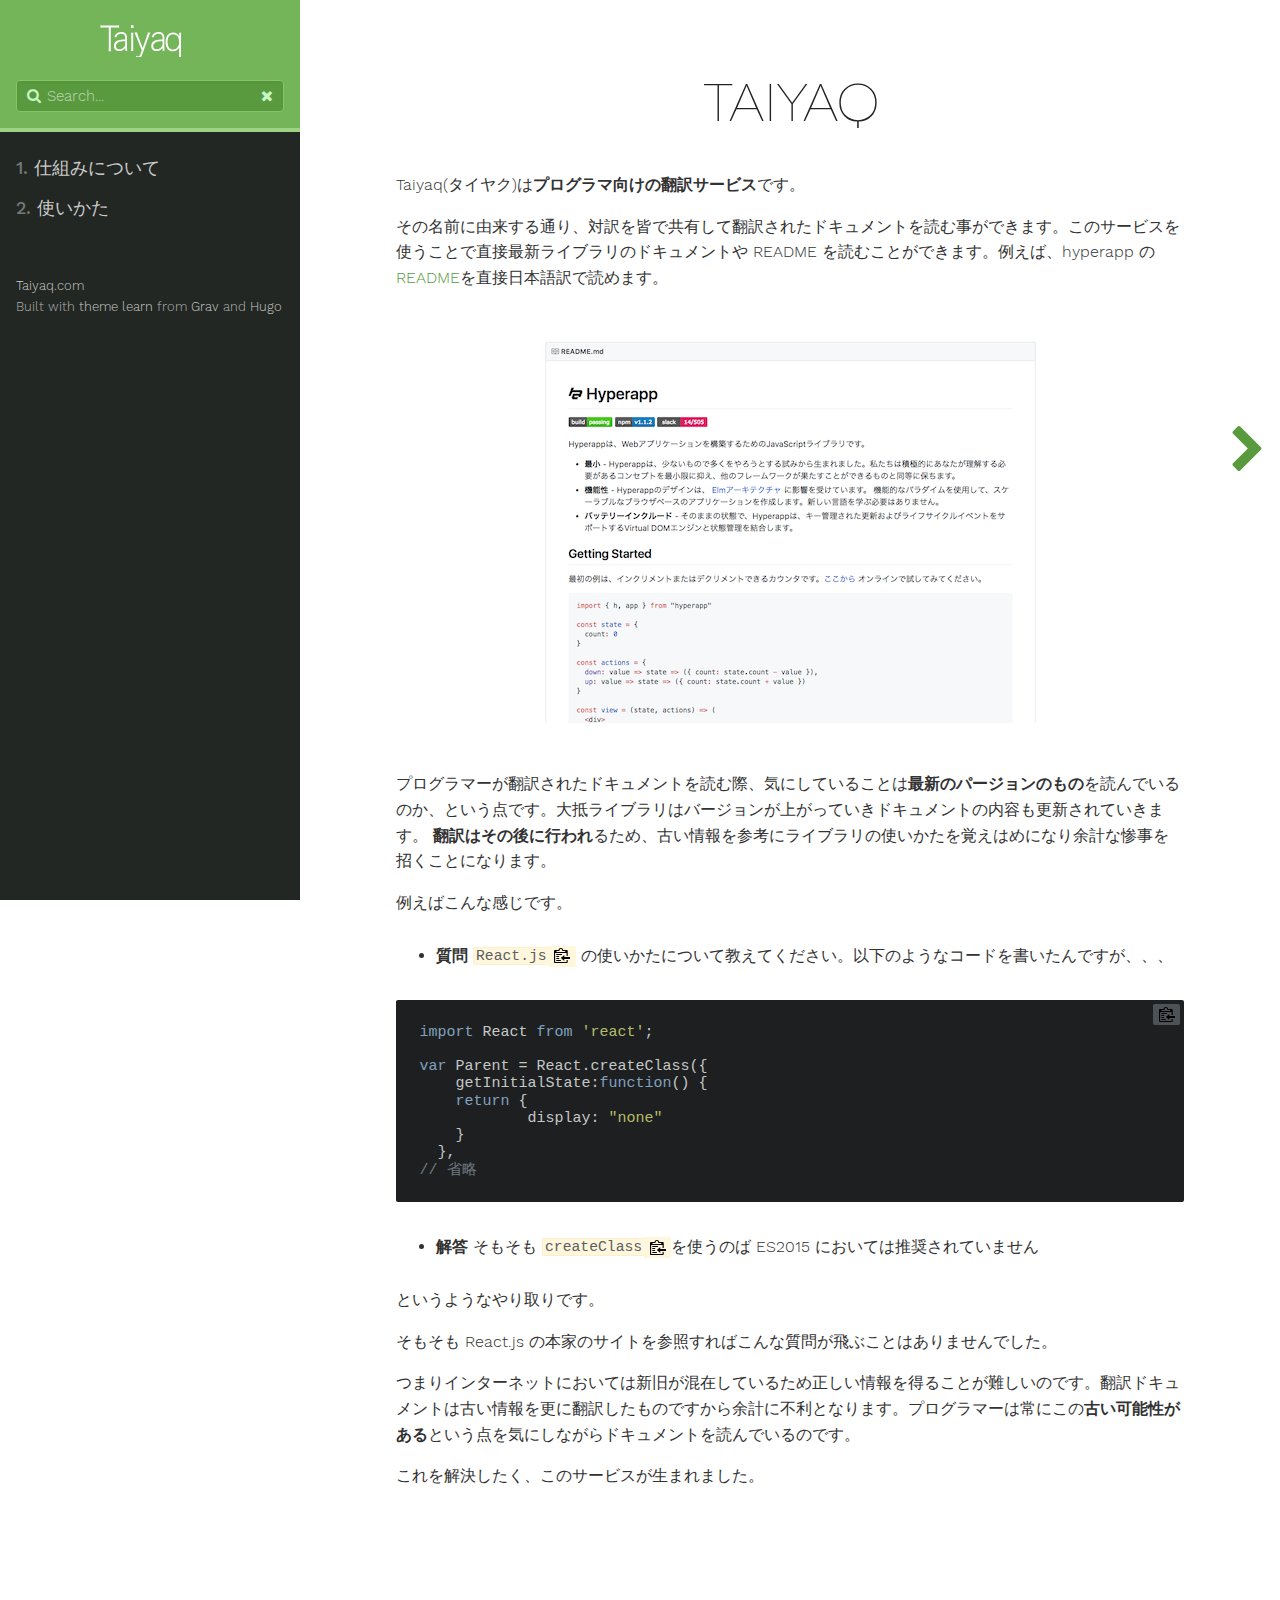
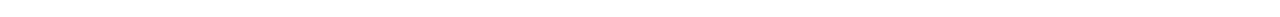
==== commit a5ebff08: "rebuilding site 2018年 2月15日 木曜日 21時14分12秒 JST" ====
--- a/index.html
+++ b/index.html
@@ -10,22 +10,22 @@
     <link rel="shortcut icon" href="/images/favicon.png" type="image/x-icon" />
 <link rel="icon" href="/images/favicon.png" type="image/x-icon" />
 
-    <title>Taiyaqとは :: Taiyaq</title>
-    
-    
-    <link href="/css/nucleus.css?1518684044" rel="stylesheet">
-    <link href="/css/font-awesome.min.css?1518684044" rel="stylesheet">
-    <link href="/css/hybrid.css?1518684044" rel="stylesheet">
-    <link href="/css/featherlight.min.css?1518684044" rel="stylesheet">
-    <link href="/css/perfect-scrollbar.min.css?1518684044" rel="stylesheet">
-    <link href="/css/auto-complete.css?1518684044" rel="stylesheet">
-    <link href="/css/theme.css?1518684044" rel="stylesheet">
-    <link href="/css/hugo-theme.css?1518684044" rel="stylesheet">
-    
-      <link href="/css/theme-green.css?1518684044" rel="stylesheet">
-    
-
-    <script src="/js/jquery-2.x.min.js?1518684044"></script>
+    <title>Taiyaq :: Taiyaq</title>
+    
+    
+    <link href="/css/nucleus.css?1518696852" rel="stylesheet">
+    <link href="/css/font-awesome.min.css?1518696852" rel="stylesheet">
+    <link href="/css/hybrid.css?1518696852" rel="stylesheet">
+    <link href="/css/featherlight.min.css?1518696852" rel="stylesheet">
+    <link href="/css/perfect-scrollbar.min.css?1518696852" rel="stylesheet">
+    <link href="/css/auto-complete.css?1518696852" rel="stylesheet">
+    <link href="/css/theme.css?1518696852" rel="stylesheet">
+    <link href="/css/hugo-theme.css?1518696852" rel="stylesheet">
+    
+      <link href="/css/theme-green.css?1518696852" rel="stylesheet">
+    
+
+    <script src="/js/jquery-2.x.min.js?1518696852"></script>
     
     <style type="text/css">
       :root #header + #content > #left > #rlblock_left{ 
@@ -70,14 +70,14 @@
     <span data-search-clear=""><i class="fa fa-close"></i></span>
 </div>
 
-<script type="text/javascript" src="/js/lunr.min.js?1518684044"></script>
-<script type="text/javascript" src="/js/auto-complete.js?1518684044"></script>
+<script type="text/javascript" src="/js/lunr.min.js?1518696852"></script>
+<script type="text/javascript" src="/js/auto-complete.js?1518696852"></script>
 <script type="text/javascript">
     
         var baseurl = '\/';
     
 </script>
-<script type="text/javascript" src="/js/search.js?1518684044"></script>
+<script type="text/javascript" src="/js/search.js?1518696852"></script>
 
     
   </div>
@@ -109,6 +109,131 @@
  
 
           
+          
+
+
+ 
+  
+    
+    <li data-nav-id="/houtouse/" title="使いかた" class="dd-item 
+        
+        
+        
+        ">
+      <a href="/houtouse/">
+          <b>2. </b>使いかた
+          
+      </a>
+      
+      
+        <ul>
+          
+          
+            
+          
+          
+          
+        
+          
+            
+            
+
+
+ 
+  
+    
+    <li data-nav-id="/houtouse/extension/" title="ブラウザ拡張機能" class="dd-item 
+        
+        
+        
+        ">
+      <a href="/houtouse/extension/">
+          ブラウザ拡張機能
+          
+      </a>
+      
+      
+        <ul>
+          
+          
+          
+          
+        
+          
+            
+            
+
+
+ 
+  
+    
+      <li data-nav-id="/houtouse/extension/install/" title="インストール" class="dd-item ">
+        <a href="/houtouse/extension/install/">
+        インストール
+        
+        </a>
+    </li>
+     
+  
+ 
+
+            
+          
+            
+            
+
+
+ 
+  
+    
+      <li data-nav-id="/houtouse/extension/select/" title="対訳の選択" class="dd-item ">
+        <a href="/houtouse/extension/select/">
+        対訳の選択
+        
+        </a>
+    </li>
+     
+  
+ 
+
+            
+          
+            
+            
+
+
+ 
+  
+    
+      <li data-nav-id="/houtouse/extension/create/" title="対訳の作成" class="dd-item ">
+        <a href="/houtouse/extension/create/">
+        対訳の作成
+        
+        </a>
+    </li>
+     
+  
+ 
+
+            
+          
+        
+        </ul>
+              
+    </li>
+  
+ 
+
+            
+          
+        
+        </ul>
+              
+    </li>
+  
+ 
+
+          
          
     </ul>
 
@@ -117,8 +242,19 @@
 
     
     <section id="footer">
-      <p>Built with <a href="https://github.com/matcornic/hugo-theme-learn"><i class="fa fa-heart"></i></a> from <a href="http://getgrav.org">Grav</a> and <a href="http://gohugo.io/">Hugo</a></p>
-
+      <p>
+  <a href="https://Taiyaq.com">
+    Taiyaq.com
+  </a>
+</p>
+
+<p>Built with
+  <a href="https://github.com/matcornic/hugo-theme-learn">
+    theme learn
+  </a> from
+  <a href="http://getgrav.org">Grav</a> and
+  <a href="http://gohugo.io/">Hugo</a>
+</p>
     </section>
   </div>
 </nav>
@@ -149,17 +285,14 @@
 
 <p>Taiyaq(タイヤク)は<strong>プログラマ向けの翻訳サービス</strong>です。</p>
 
-<p>その名前に由来する通り、対訳を皆で共有して翻訳されたドキュメントを読む事ができます。このサービスを使うことで直接最新ライブラリのドキュメントや README を読むことができます。例えば、hyperpp の<a href="https://taiyaq.com/contents/PGg8jzP12zX8JtE7LALAdzvOAJ">README</a>を直接日本語訳でよめます。</p>
+<p>その名前に由来する通り、対訳を皆で共有して翻訳されたドキュメントを読む事ができます。このサービスを使うことで直接最新ライブラリのドキュメントや README を読むことができます。例えば、hyperapp の<a href="https://taiyaq.com/contents/PGg8jzP12zX8JtE7LALAdzvOAJ">README</a>を直接日本語訳で読めます。</p>
 
 <p><img src="images/hyperapp_readme.png" alt="hyper_app_readme" /></p>
 
-<p>みなさんが翻訳されたドキュメントを読む時に気にしていることは<strong>最新のパージョンのもの</strong>を読んでいるのかどうかです。</p>
-
-<p>大抵ライブラリはバージョンが上がっていきドキュメントの内容も更新されていきます。</p>
-
-<p><strong>翻訳はその後に行われ</strong>るため、古い情報を参考にライブラリの使いかたを覚えることになりかねません。</p>
-
-<p>余計な二度手間を踏むことになかねません。例えばこんな感じです</p>
+<p>プログラマーが翻訳されたドキュメントを読む際、気にしていることは<strong>最新のパージョンのもの</strong>を読んでいるのか、という点です。大抵ライブラリはバージョンが上がっていきドキュメントの内容も更新されていきます。
+<strong>翻訳はその後に行われ</strong>るため、古い情報を参考にライブラリの使いかたを覚えはめになり余計な惨事を招くことになります。</p>
+
+<p>例えばこんな感じです。</p>
 
 <ul>
 <li><strong>質問</strong> <code>React.js</code> の使いかたについて教えてください。以下のようなコードを書いたんですが、、、</li>
@@ -184,9 +317,9 @@
 
 <p>そもそも React.js の本家のサイトを参照すればこんな質問が飛ぶことはありませんでした。</p>
 
-<p>つまりインターネットにおいては新旧が混在しているため正しい情報を得ることが難しいのです。翻訳ドキュメントは古いかもしれない情報を更に翻訳したものですから余計に不利となります。</p>
-
-<p>これを解決したいと考えこのサービスが生まれました。</p>
+<p>つまりインターネットにおいては新旧が混在しているため正しい情報を得ることが難しいのです。翻訳ドキュメントは古い情報を更に翻訳したものですから余計に不利となります。プログラマーは常にこの<strong>古い可能性がある</strong>という点を気にしながらドキュメントを読んでいるのです。</p>
+
+<p>これを解決したく、このサービスが生まれました。</p>
 	
   
         
@@ -230,6 +363,88 @@
                     
                     
 
+                    
+            
+        
+                    
+                        
+            
+            
+                
+                    
+                
+                
+
+                    
+                    
+                        
+                    
+                    
+
+                    
+                        
+            
+            
+                
+                    
+                
+                
+
+                    
+                    
+                    
+
+                    
+                        
+            
+            
+                
+                    
+                
+                
+
+                    
+                    
+                    
+
+                    
+            
+        
+                    
+                        
+            
+            
+                
+                    
+                
+                
+
+                    
+                    
+                    
+
+                    
+            
+        
+                    
+                        
+            
+            
+                
+                    
+                
+                
+
+                    
+                    
+                    
+
+                    
+            
+        
+                    
+            
+        
                     
             
         
@@ -251,20 +466,20 @@
     <div style="left: -1000px; overflow: scroll; position: absolute; top: -1000px; border: none; box-sizing: content-box; height: 200px; margin: 0px; padding: 0px; width: 200px;">
       <div style="border: none; box-sizing: content-box; height: 200px; margin: 0px; padding: 0px; width: 200px;"></div>
     </div>
-    <script src="/js/clipboard.min.js?1518684044"></script>
-    <script src="/js/perfect-scrollbar.min.js?1518684044"></script>
-    <script src="/js/perfect-scrollbar.jquery.min.js?1518684044"></script>
-    <script src="/js/jquery.sticky.js?1518684044"></script>
-    <script src="/js/featherlight.min.js?1518684044"></script>
-    <script src="/js/html5shiv-printshiv.min.js?1518684044"></script>
-    <script src="/js/highlight.pack.js?1518684044"></script>
+    <script src="/js/clipboard.min.js?1518696852"></script>
+    <script src="/js/perfect-scrollbar.min.js?1518696852"></script>
+    <script src="/js/perfect-scrollbar.jquery.min.js?1518696852"></script>
+    <script src="/js/jquery.sticky.js?1518696852"></script>
+    <script src="/js/featherlight.min.js?1518696852"></script>
+    <script src="/js/html5shiv-printshiv.min.js?1518696852"></script>
+    <script src="/js/highlight.pack.js?1518696852"></script>
     <script>hljs.initHighlightingOnLoad();</script>
-    <script src="/js/modernizr.custom.71422.js?1518684044"></script>
-    <script src="/js/learn.js?1518684044"></script>
-    <script src="/js/hugo-learn.js?1518684044"></script>
-
-    <link href="/mermaid/mermaid.css?1518684044" type="text/css" rel="stylesheet" />
-    <script src="/mermaid/mermaid.js?1518684044"></script>
+    <script src="/js/modernizr.custom.71422.js?1518696852"></script>
+    <script src="/js/learn.js?1518696852"></script>
+    <script src="/js/hugo-learn.js?1518696852"></script>
+
+    <link href="/mermaid/mermaid.css?1518696852" type="text/css" rel="stylesheet" />
+    <script src="/mermaid/mermaid.js?1518696852"></script>
     <script>
         mermaid.initialize({ startOnLoad: true });
     </script>
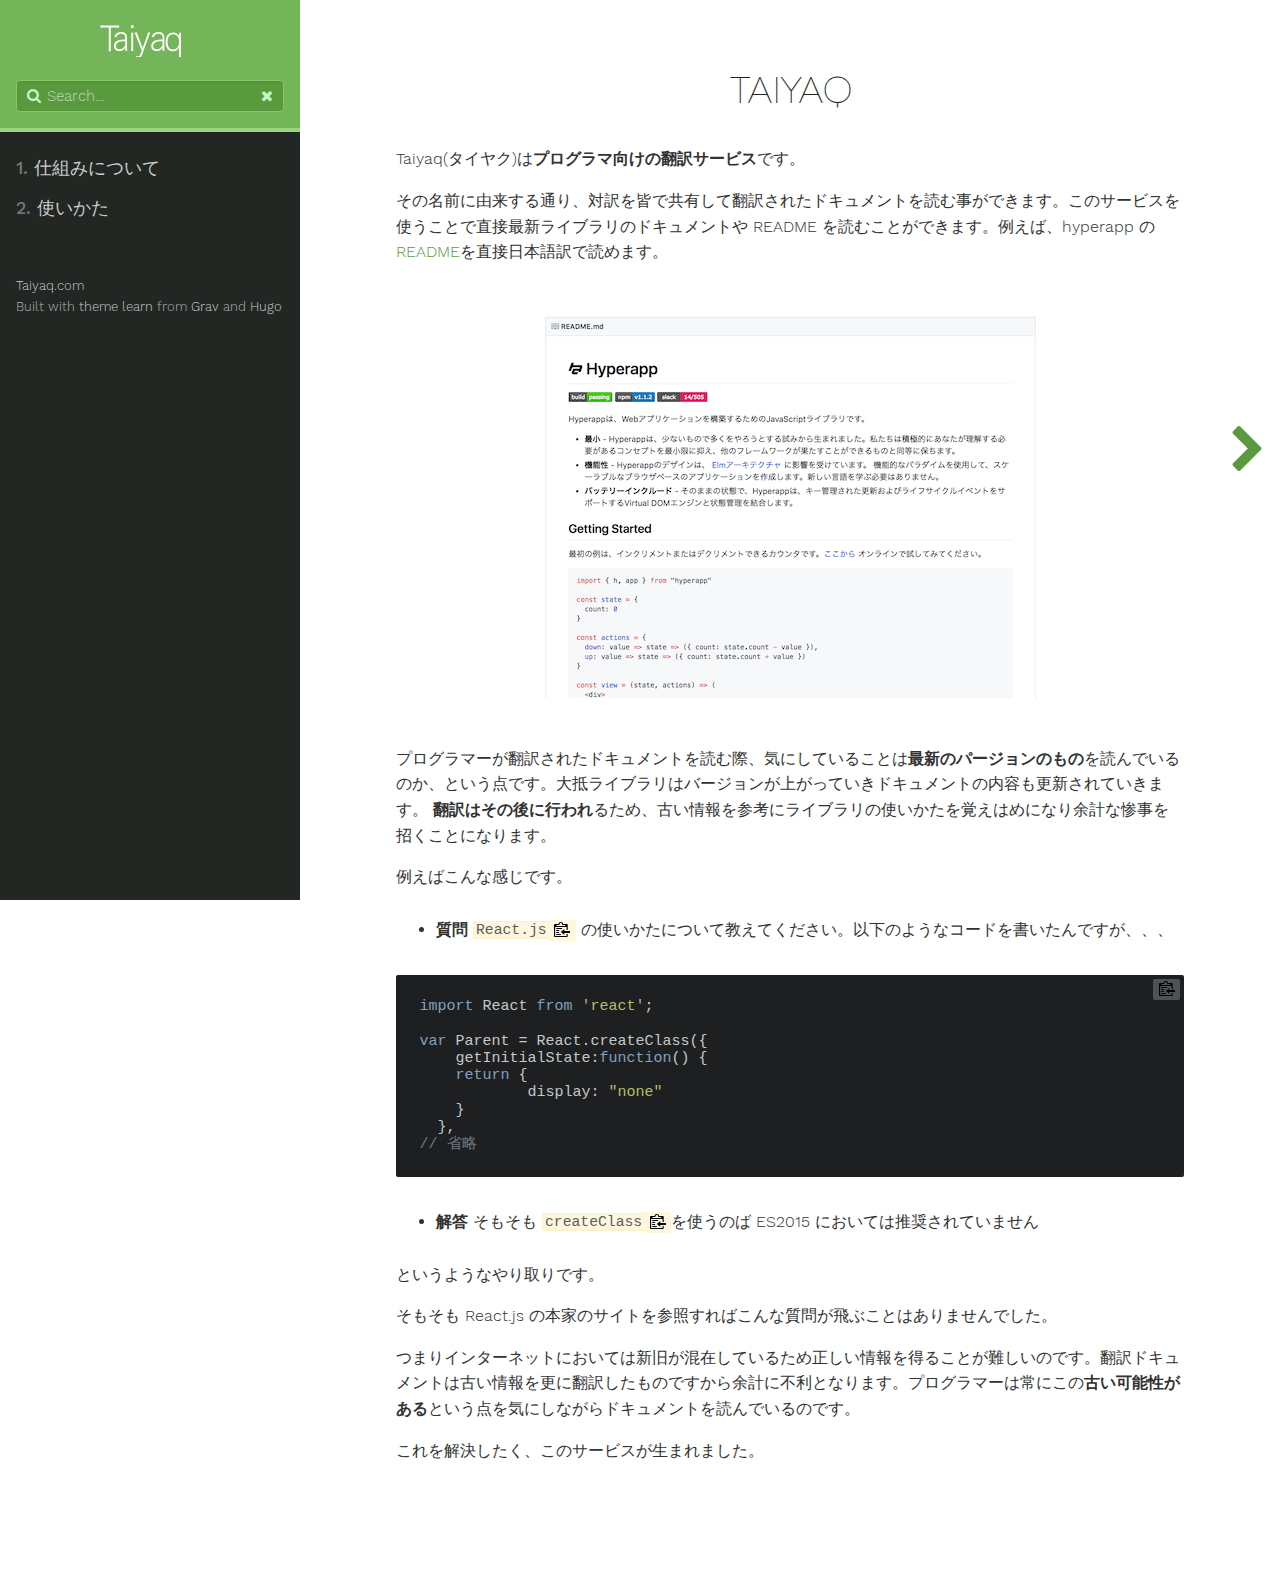
==== commit 67cd9feb: "rebuilding site 2018年 2月16日 金曜日 21時04分04秒 JST" ====
--- a/index.html
+++ b/index.html
@@ -13,19 +13,19 @@
     <title>Taiyaq :: Taiyaq</title>
     
     
-    <link href="/css/nucleus.css?1518696852" rel="stylesheet">
-    <link href="/css/font-awesome.min.css?1518696852" rel="stylesheet">
-    <link href="/css/hybrid.css?1518696852" rel="stylesheet">
-    <link href="/css/featherlight.min.css?1518696852" rel="stylesheet">
-    <link href="/css/perfect-scrollbar.min.css?1518696852" rel="stylesheet">
-    <link href="/css/auto-complete.css?1518696852" rel="stylesheet">
-    <link href="/css/theme.css?1518696852" rel="stylesheet">
-    <link href="/css/hugo-theme.css?1518696852" rel="stylesheet">
-    
-      <link href="/css/theme-green.css?1518696852" rel="stylesheet">
-    
-
-    <script src="/js/jquery-2.x.min.js?1518696852"></script>
+    <link href="/css/nucleus.css?1518782644" rel="stylesheet">
+    <link href="/css/font-awesome.min.css?1518782644" rel="stylesheet">
+    <link href="/css/hybrid.css?1518782644" rel="stylesheet">
+    <link href="/css/featherlight.min.css?1518782644" rel="stylesheet">
+    <link href="/css/perfect-scrollbar.min.css?1518782644" rel="stylesheet">
+    <link href="/css/auto-complete.css?1518782644" rel="stylesheet">
+    <link href="/css/theme.css?1518782644" rel="stylesheet">
+    <link href="/css/hugo-theme.css?1518782644" rel="stylesheet">
+    
+      <link href="/css/theme-green.css?1518782644" rel="stylesheet">
+    
+
+    <script src="/js/jquery-2.x.min.js?1518782644"></script>
     
     <style type="text/css">
       :root #header + #content > #left > #rlblock_left{ 
@@ -70,14 +70,14 @@
     <span data-search-clear=""><i class="fa fa-close"></i></span>
 </div>
 
-<script type="text/javascript" src="/js/lunr.min.js?1518696852"></script>
-<script type="text/javascript" src="/js/auto-complete.js?1518696852"></script>
+<script type="text/javascript" src="/js/lunr.min.js?1518782644"></script>
+<script type="text/javascript" src="/js/auto-complete.js?1518782644"></script>
 <script type="text/javascript">
     
         var baseurl = '\/';
     
 </script>
-<script type="text/javascript" src="/js/search.js?1518696852"></script>
+<script type="text/javascript" src="/js/search.js?1518782644"></script>
 
     
   </div>
@@ -466,20 +466,20 @@
     <div style="left: -1000px; overflow: scroll; position: absolute; top: -1000px; border: none; box-sizing: content-box; height: 200px; margin: 0px; padding: 0px; width: 200px;">
       <div style="border: none; box-sizing: content-box; height: 200px; margin: 0px; padding: 0px; width: 200px;"></div>
     </div>
-    <script src="/js/clipboard.min.js?1518696852"></script>
-    <script src="/js/perfect-scrollbar.min.js?1518696852"></script>
-    <script src="/js/perfect-scrollbar.jquery.min.js?1518696852"></script>
-    <script src="/js/jquery.sticky.js?1518696852"></script>
-    <script src="/js/featherlight.min.js?1518696852"></script>
-    <script src="/js/html5shiv-printshiv.min.js?1518696852"></script>
-    <script src="/js/highlight.pack.js?1518696852"></script>
+    <script src="/js/clipboard.min.js?1518782644"></script>
+    <script src="/js/perfect-scrollbar.min.js?1518782644"></script>
+    <script src="/js/perfect-scrollbar.jquery.min.js?1518782644"></script>
+    <script src="/js/jquery.sticky.js?1518782644"></script>
+    <script src="/js/featherlight.min.js?1518782644"></script>
+    <script src="/js/html5shiv-printshiv.min.js?1518782644"></script>
+    <script src="/js/highlight.pack.js?1518782644"></script>
     <script>hljs.initHighlightingOnLoad();</script>
-    <script src="/js/modernizr.custom.71422.js?1518696852"></script>
-    <script src="/js/learn.js?1518696852"></script>
-    <script src="/js/hugo-learn.js?1518696852"></script>
-
-    <link href="/mermaid/mermaid.css?1518696852" type="text/css" rel="stylesheet" />
-    <script src="/mermaid/mermaid.js?1518696852"></script>
+    <script src="/js/modernizr.custom.71422.js?1518782644"></script>
+    <script src="/js/learn.js?1518782644"></script>
+    <script src="/js/hugo-learn.js?1518782644"></script>
+
+    <link href="/mermaid/mermaid.css?1518782644" type="text/css" rel="stylesheet" />
+    <script src="/mermaid/mermaid.js?1518782644"></script>
     <script>
         mermaid.initialize({ startOnLoad: true });
     </script>
--- a/css/nucleus.css
+++ b/css/nucleus.css
@@ -510,13 +510,13 @@
   text-rendering: optimizeLegibility; }
 
 h1 {
-  font-size: 3.25rem; }
+  font-size: 2.25rem; }
 
 h2 {
-  font-size: 2.55rem; }
+  font-size: 1.9rem; }
 
 h3 {
-  font-size: 2.15rem; }
+  font-size: 1.9rem; }
 
 h4 {
   font-size: 1.8rem; }
--- a/css/theme.css
+++ b/css/theme.css
@@ -39,16 +39,16 @@
     color: #777;
 }
 body #chapter h1 {
-    font-size: 3.5rem;
+    font-size: 2.0rem;
 }
 @media only all and (min-width: 48em) and (max-width: 59.938em) {
     body #chapter h1 {
-        font-size: 3rem;
+        font-size: 1.5rem;
     }
 }
 @media only all and (max-width: 47.938em) {
     body #chapter h1 {
-        font-size: 2rem;
+        font-size: 1.5rem;
     }
 }
 a {
--- a/css/hugo-theme.css
+++ b/css/hugo-theme.css
@@ -161,15 +161,15 @@
 }
 
 h2 {
-  font-size: 2.5rem;
-  line-height: 110% !important;
-  margin: 2.5rem 0 1.5rem 0;
+  font-size: 1.8rem;
+  line-height: 110% !important;
+  margin: 1.8rem 0 1.5rem 0;
 }
 
 h3 {
-  font-size: 2rem;
-  line-height: 110% !important;
-  margin: 2rem 0 1rem 0;
+  font-size: 1.8rem;
+  line-height: 110% !important;
+  margin: 1.8rem 0 1rem 0;
 }
 
 h4 {
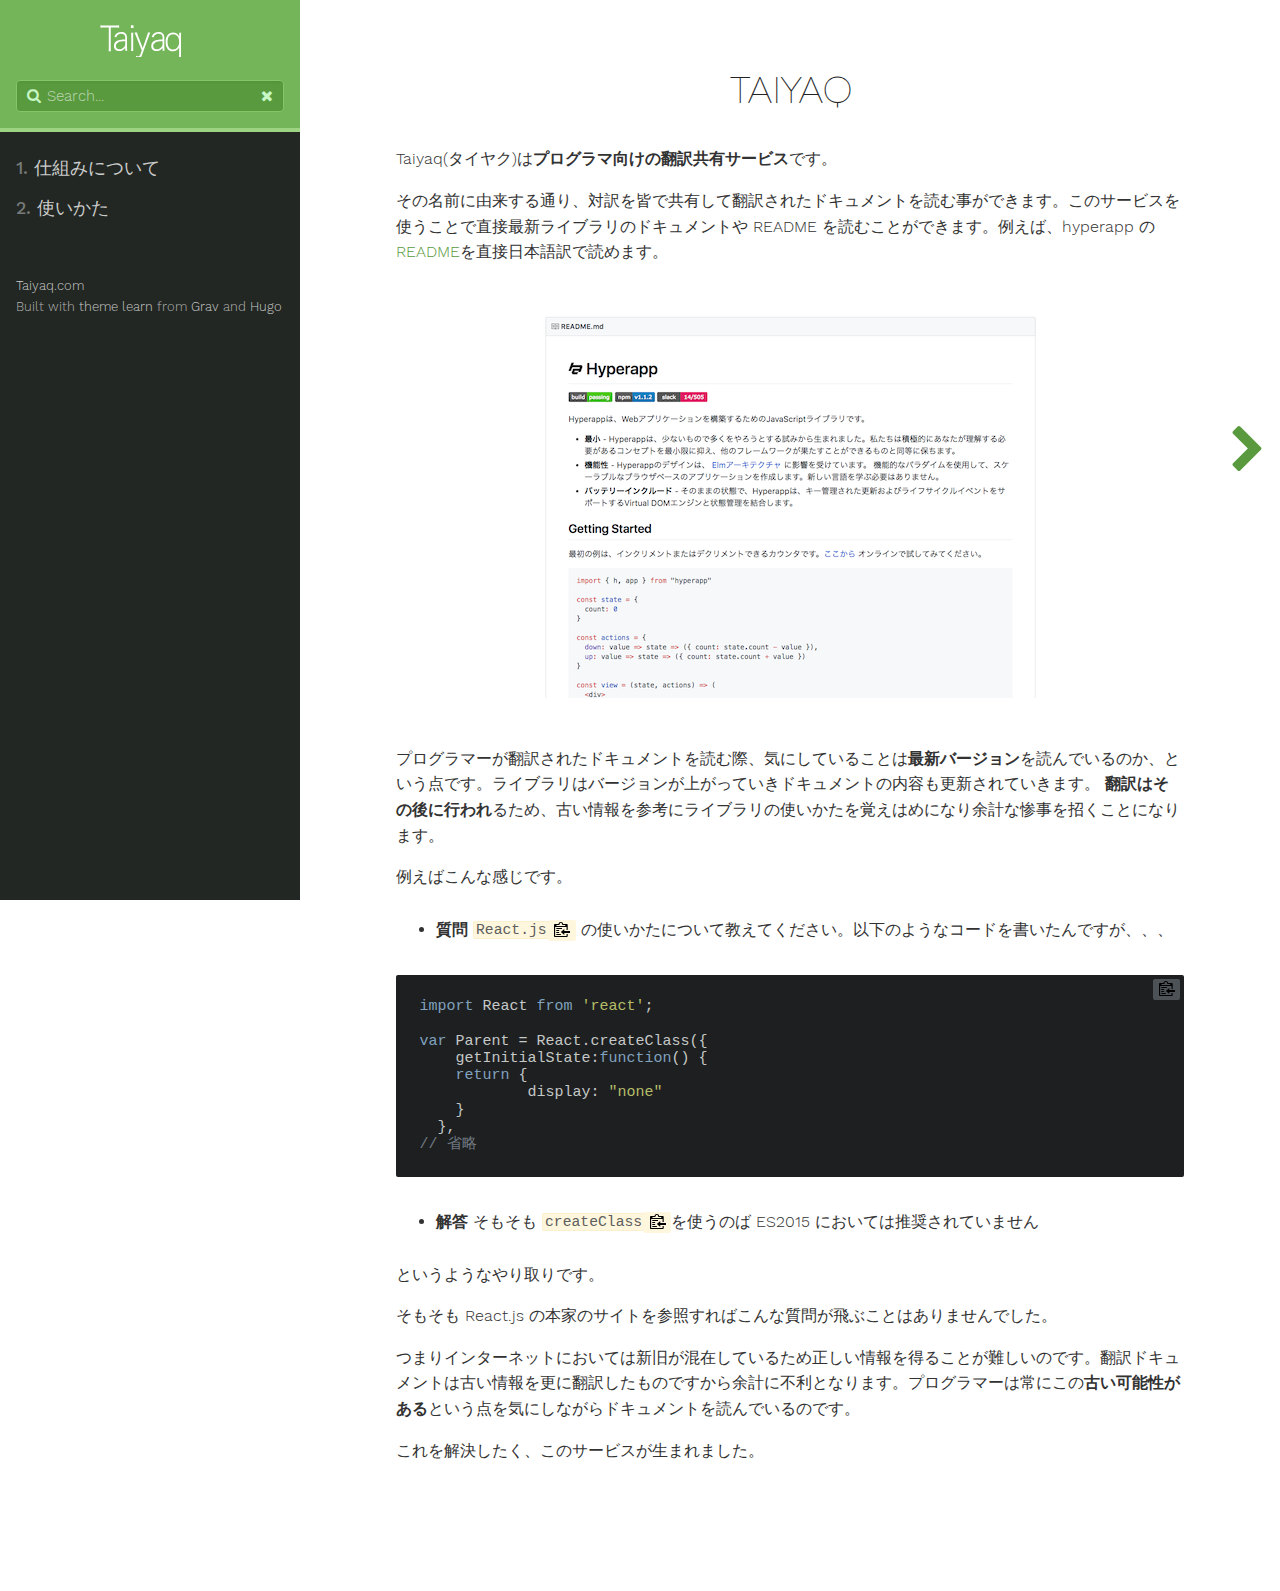
==== commit 7d563dce: "rebuilding site 2018年 2月19日 月曜日 21時18分29秒 JST" ====
--- a/index.html
+++ b/index.html
@@ -6,6 +6,7 @@
     <meta name="generator" content="Hugo 0.36" />
     <meta name="description" content="">
 
+<meta name="google-site-verification" content="vkeqV2-ILynhvJMSFSWPIQpjEqJcfOexIkGl42khX-s" />
 
     <link rel="shortcut icon" href="/images/favicon.png" type="image/x-icon" />
 <link rel="icon" href="/images/favicon.png" type="image/x-icon" />
@@ -13,19 +14,19 @@
     <title>Taiyaq :: Taiyaq</title>
     
     
-    <link href="/css/nucleus.css?1518782644" rel="stylesheet">
-    <link href="/css/font-awesome.min.css?1518782644" rel="stylesheet">
-    <link href="/css/hybrid.css?1518782644" rel="stylesheet">
-    <link href="/css/featherlight.min.css?1518782644" rel="stylesheet">
-    <link href="/css/perfect-scrollbar.min.css?1518782644" rel="stylesheet">
-    <link href="/css/auto-complete.css?1518782644" rel="stylesheet">
-    <link href="/css/theme.css?1518782644" rel="stylesheet">
-    <link href="/css/hugo-theme.css?1518782644" rel="stylesheet">
-    
-      <link href="/css/theme-green.css?1518782644" rel="stylesheet">
-    
-
-    <script src="/js/jquery-2.x.min.js?1518782644"></script>
+    <link href="/css/nucleus.css?1519042709" rel="stylesheet">
+    <link href="/css/font-awesome.min.css?1519042709" rel="stylesheet">
+    <link href="/css/hybrid.css?1519042709" rel="stylesheet">
+    <link href="/css/featherlight.min.css?1519042709" rel="stylesheet">
+    <link href="/css/perfect-scrollbar.min.css?1519042709" rel="stylesheet">
+    <link href="/css/auto-complete.css?1519042709" rel="stylesheet">
+    <link href="/css/theme.css?1519042709" rel="stylesheet">
+    <link href="/css/hugo-theme.css?1519042709" rel="stylesheet">
+    
+      <link href="/css/theme-green.css?1519042709" rel="stylesheet">
+    
+
+    <script src="/js/jquery-2.x.min.js?1519042709"></script>
     
     <style type="text/css">
       :root #header + #content > #left > #rlblock_left{ 
@@ -70,14 +71,14 @@
     <span data-search-clear=""><i class="fa fa-close"></i></span>
 </div>
 
-<script type="text/javascript" src="/js/lunr.min.js?1518782644"></script>
-<script type="text/javascript" src="/js/auto-complete.js?1518782644"></script>
+<script type="text/javascript" src="/js/lunr.min.js?1519042709"></script>
+<script type="text/javascript" src="/js/auto-complete.js?1519042709"></script>
 <script type="text/javascript">
     
         var baseurl = '\/';
     
 </script>
-<script type="text/javascript" src="/js/search.js?1518782644"></script>
+<script type="text/javascript" src="/js/search.js?1519042709"></script>
 
     
   </div>
@@ -283,13 +284,13 @@
 
 <h1 id="taiyaq">Taiyaq</h1>
 
-<p>Taiyaq(タイヤク)は<strong>プログラマ向けの翻訳サービス</strong>です。</p>
+<p>Taiyaq(タイヤク)は<strong>プログラマ向けの翻訳共有サービス</strong>です。</p>
 
 <p>その名前に由来する通り、対訳を皆で共有して翻訳されたドキュメントを読む事ができます。このサービスを使うことで直接最新ライブラリのドキュメントや README を読むことができます。例えば、hyperapp の<a href="https://taiyaq.com/contents/PGg8jzP12zX8JtE7LALAdzvOAJ">README</a>を直接日本語訳で読めます。</p>
 
 <p><img src="images/hyperapp_readme.png" alt="hyper_app_readme" /></p>
 
-<p>プログラマーが翻訳されたドキュメントを読む際、気にしていることは<strong>最新のパージョンのもの</strong>を読んでいるのか、という点です。大抵ライブラリはバージョンが上がっていきドキュメントの内容も更新されていきます。
+<p>プログラマーが翻訳されたドキュメントを読む際、気にしていることは<strong>最新バージョン</strong>を読んでいるのか、という点です。ライブラリはバージョンが上がっていきドキュメントの内容も更新されていきます。
 <strong>翻訳はその後に行われ</strong>るため、古い情報を参考にライブラリの使いかたを覚えはめになり余計な惨事を招くことになります。</p>
 
 <p>例えばこんな感じです。</p>
@@ -466,20 +467,20 @@
     <div style="left: -1000px; overflow: scroll; position: absolute; top: -1000px; border: none; box-sizing: content-box; height: 200px; margin: 0px; padding: 0px; width: 200px;">
       <div style="border: none; box-sizing: content-box; height: 200px; margin: 0px; padding: 0px; width: 200px;"></div>
     </div>
-    <script src="/js/clipboard.min.js?1518782644"></script>
-    <script src="/js/perfect-scrollbar.min.js?1518782644"></script>
-    <script src="/js/perfect-scrollbar.jquery.min.js?1518782644"></script>
-    <script src="/js/jquery.sticky.js?1518782644"></script>
-    <script src="/js/featherlight.min.js?1518782644"></script>
-    <script src="/js/html5shiv-printshiv.min.js?1518782644"></script>
-    <script src="/js/highlight.pack.js?1518782644"></script>
+    <script src="/js/clipboard.min.js?1519042709"></script>
+    <script src="/js/perfect-scrollbar.min.js?1519042709"></script>
+    <script src="/js/perfect-scrollbar.jquery.min.js?1519042709"></script>
+    <script src="/js/jquery.sticky.js?1519042709"></script>
+    <script src="/js/featherlight.min.js?1519042709"></script>
+    <script src="/js/html5shiv-printshiv.min.js?1519042709"></script>
+    <script src="/js/highlight.pack.js?1519042709"></script>
     <script>hljs.initHighlightingOnLoad();</script>
-    <script src="/js/modernizr.custom.71422.js?1518782644"></script>
-    <script src="/js/learn.js?1518782644"></script>
-    <script src="/js/hugo-learn.js?1518782644"></script>
-
-    <link href="/mermaid/mermaid.css?1518782644" type="text/css" rel="stylesheet" />
-    <script src="/mermaid/mermaid.js?1518782644"></script>
+    <script src="/js/modernizr.custom.71422.js?1519042709"></script>
+    <script src="/js/learn.js?1519042709"></script>
+    <script src="/js/hugo-learn.js?1519042709"></script>
+
+    <link href="/mermaid/mermaid.css?1519042709" type="text/css" rel="stylesheet" />
+    <script src="/mermaid/mermaid.js?1519042709"></script>
     <script>
         mermaid.initialize({ startOnLoad: true });
     </script>
